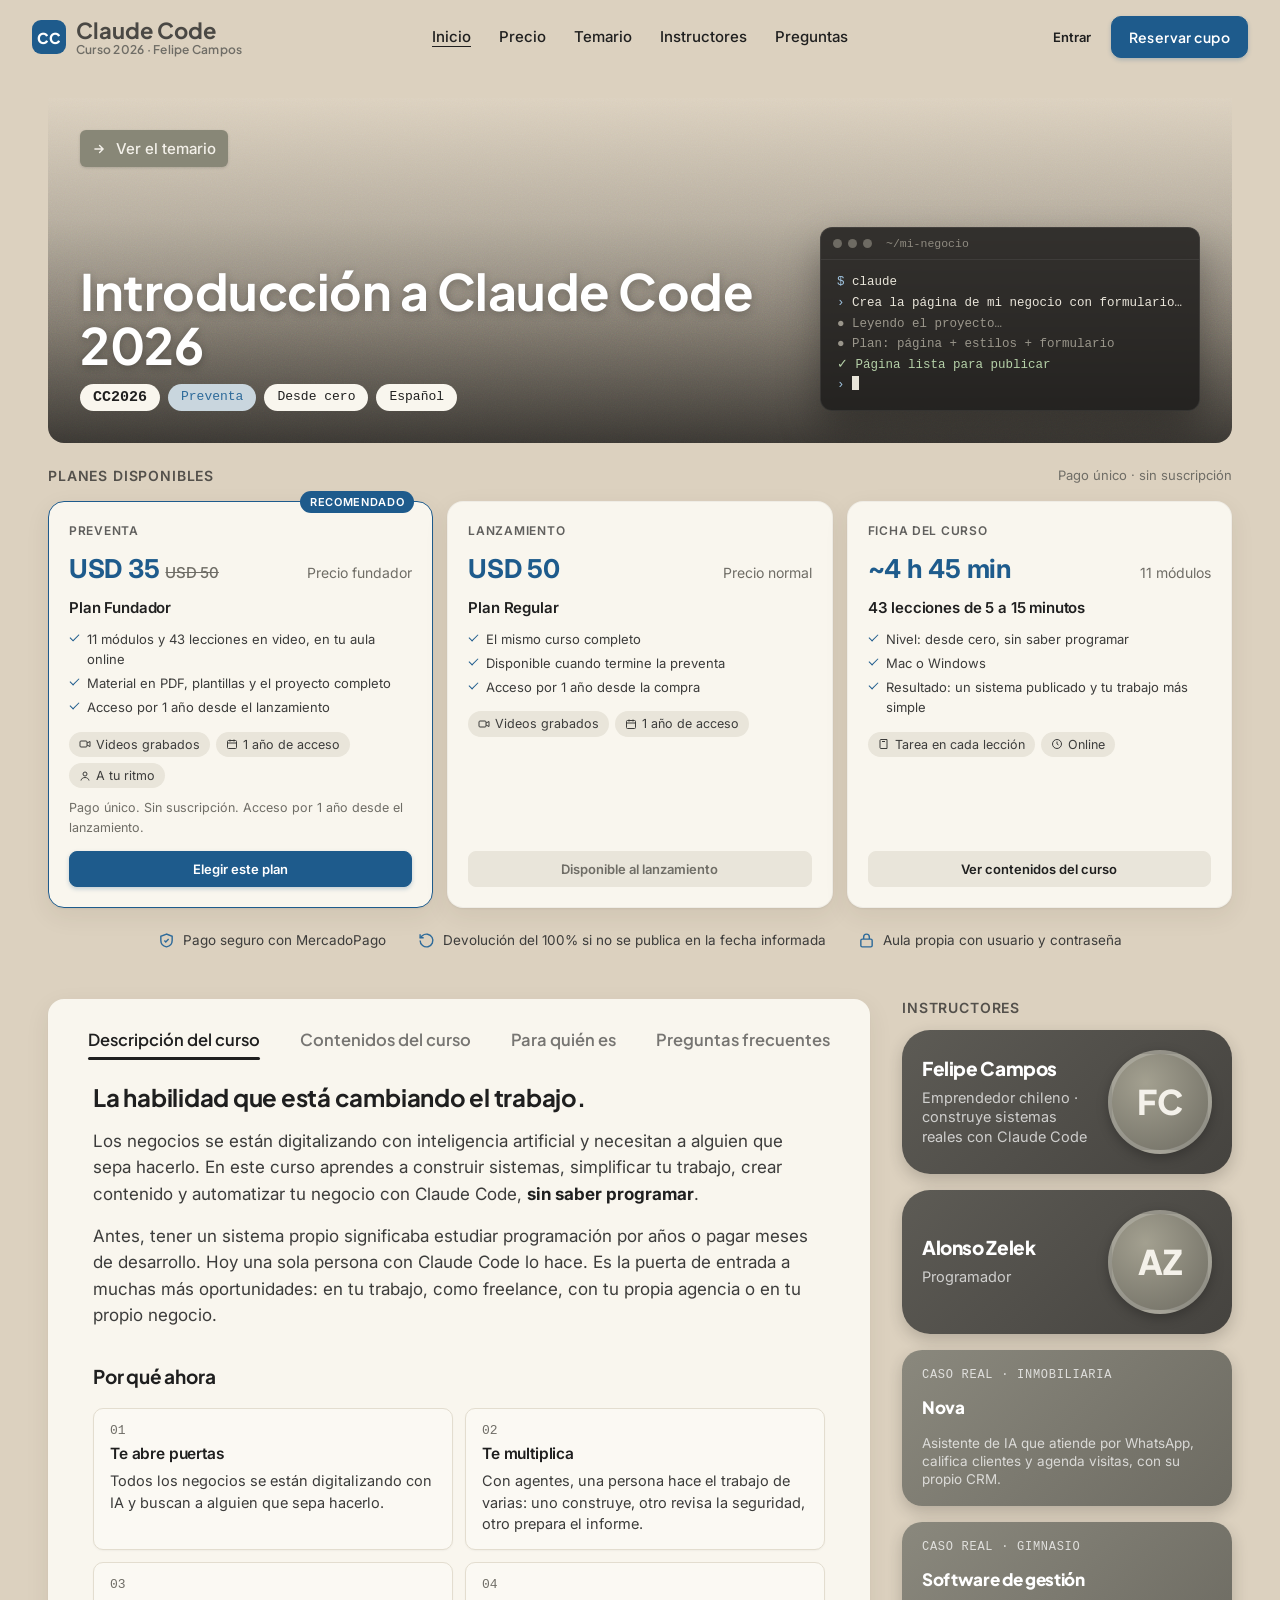
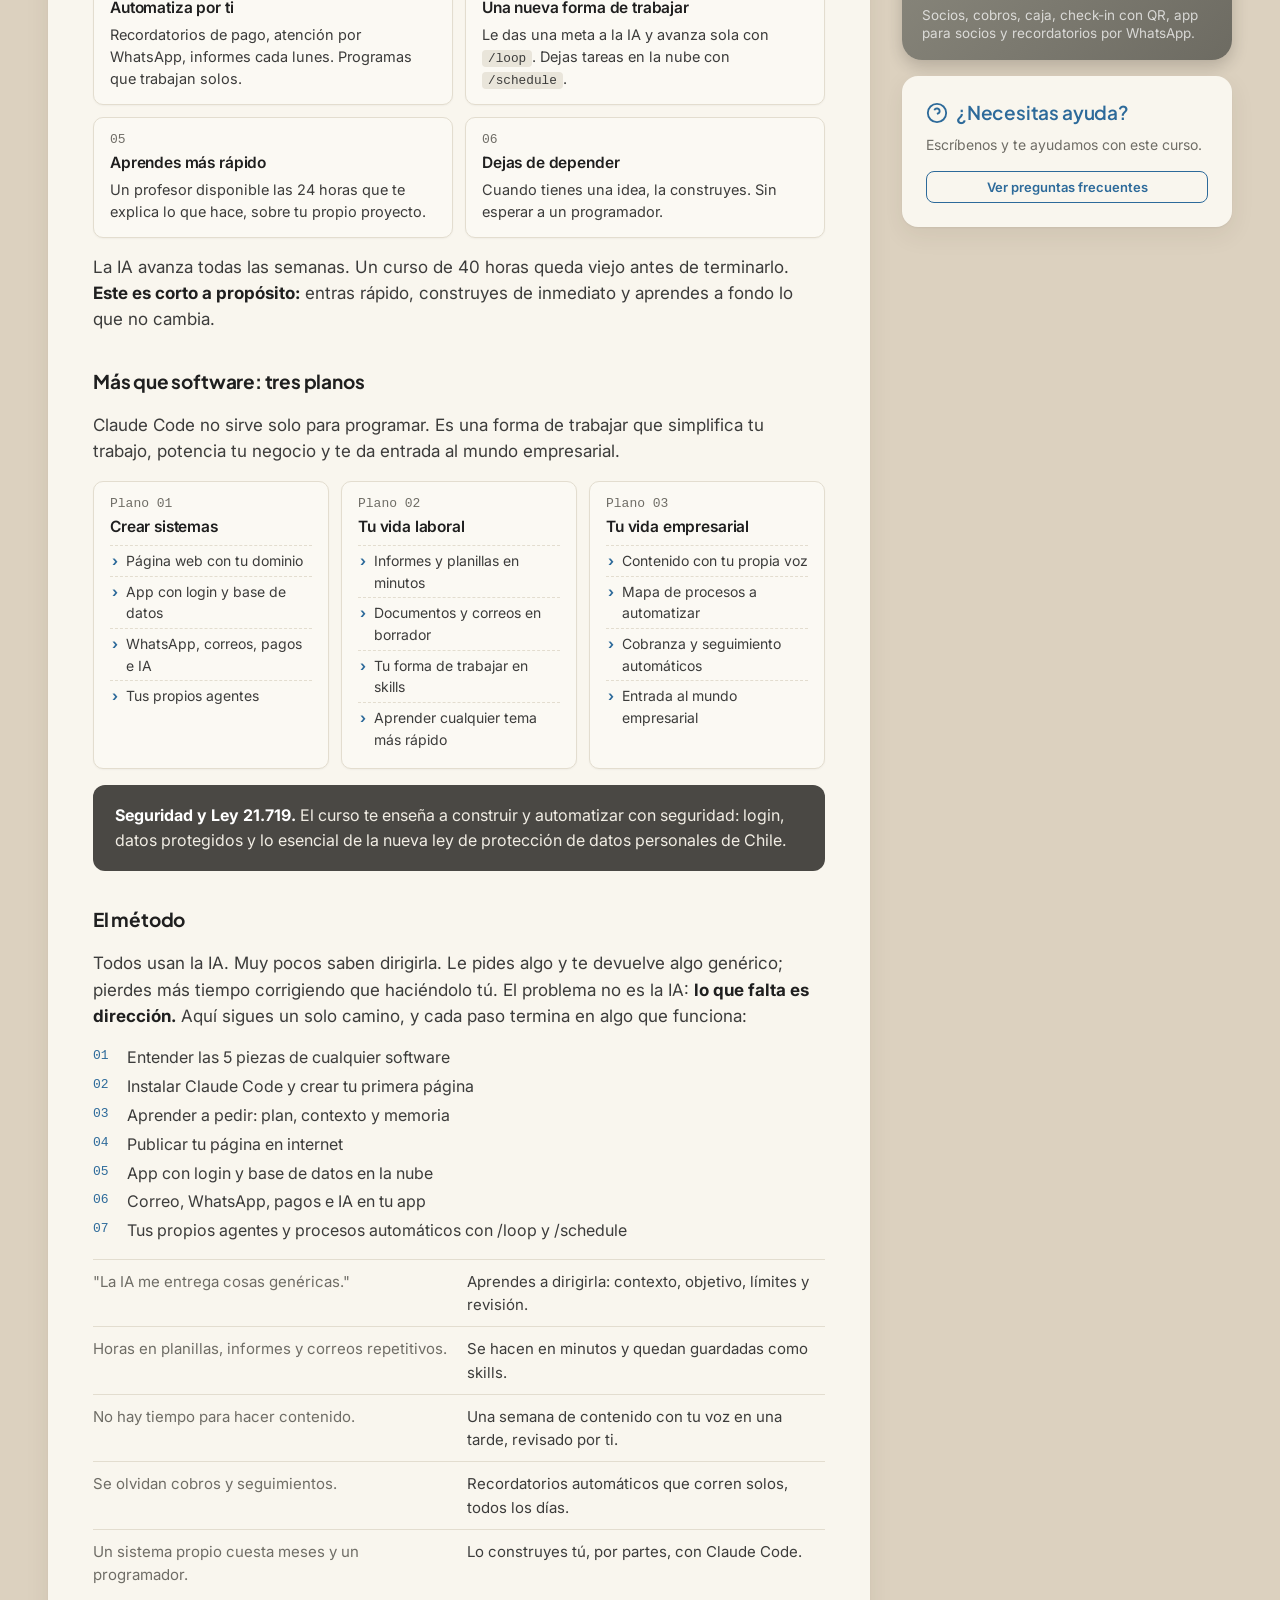
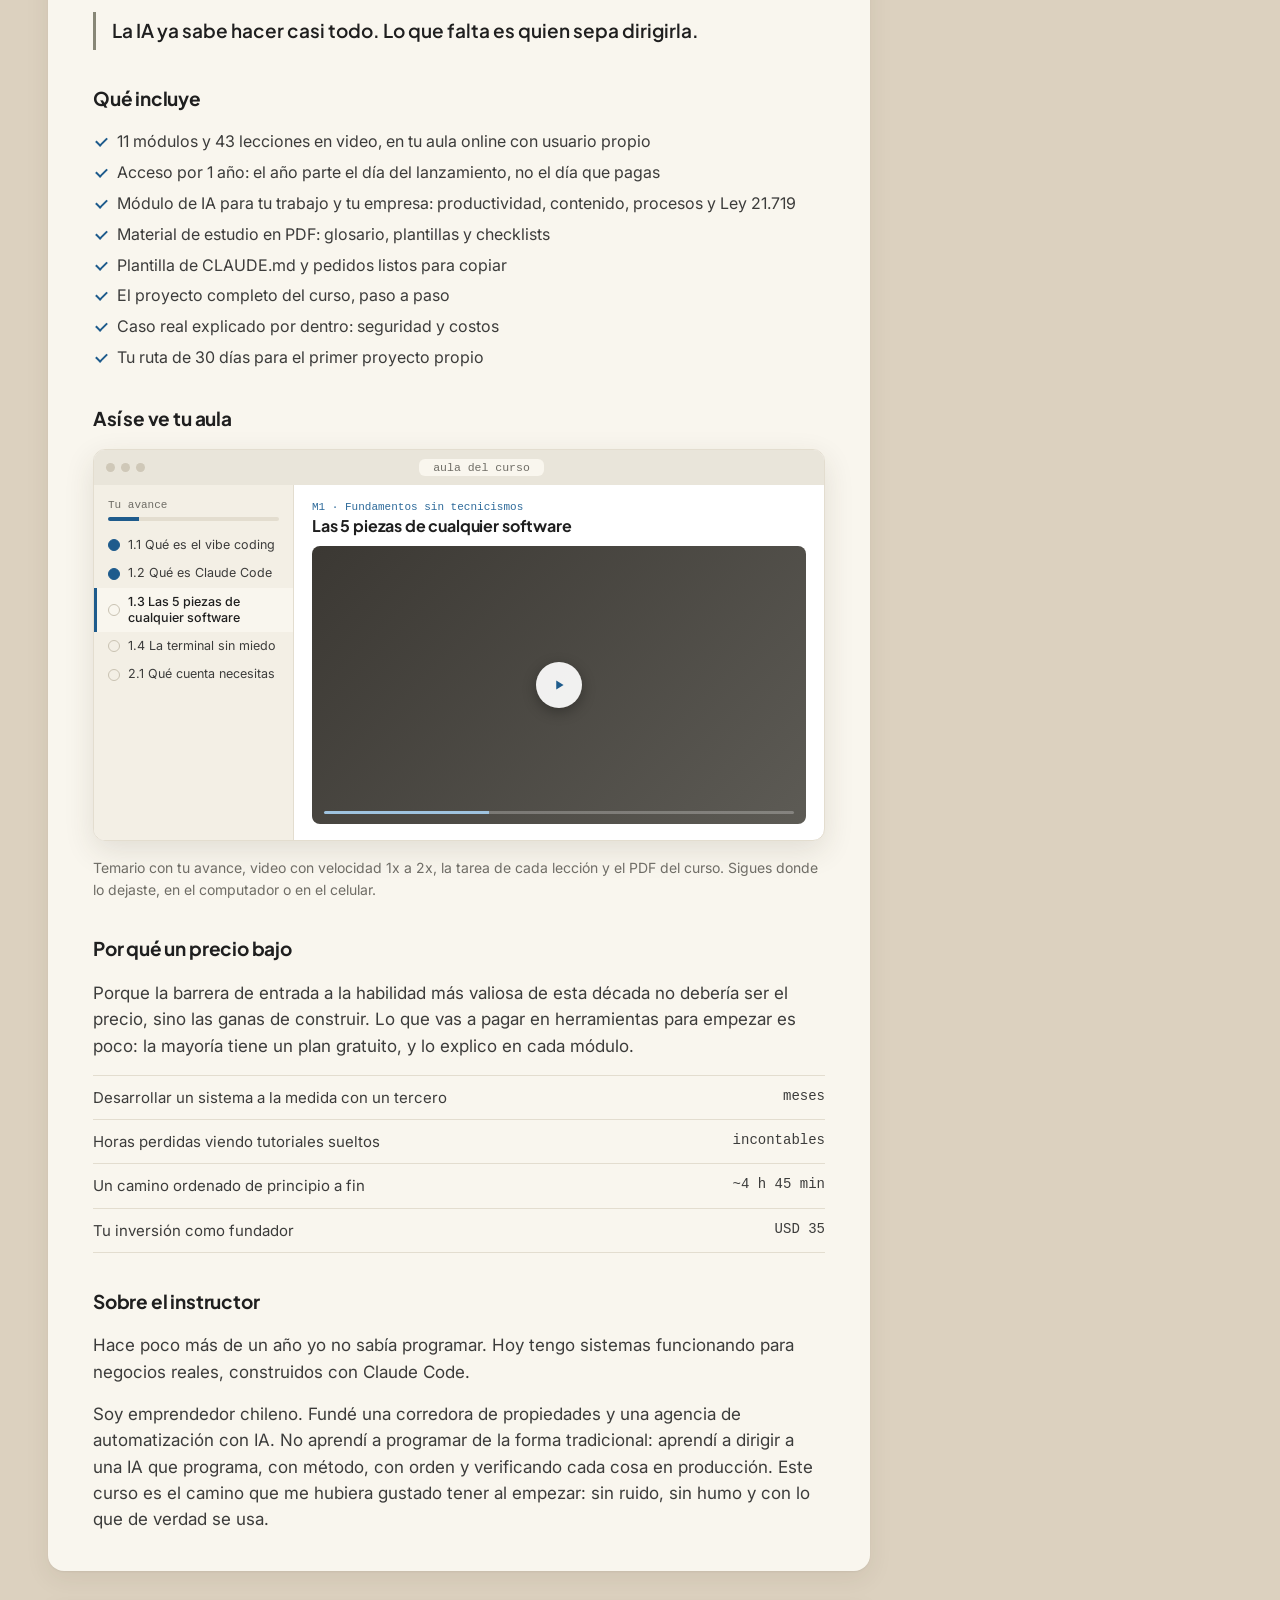
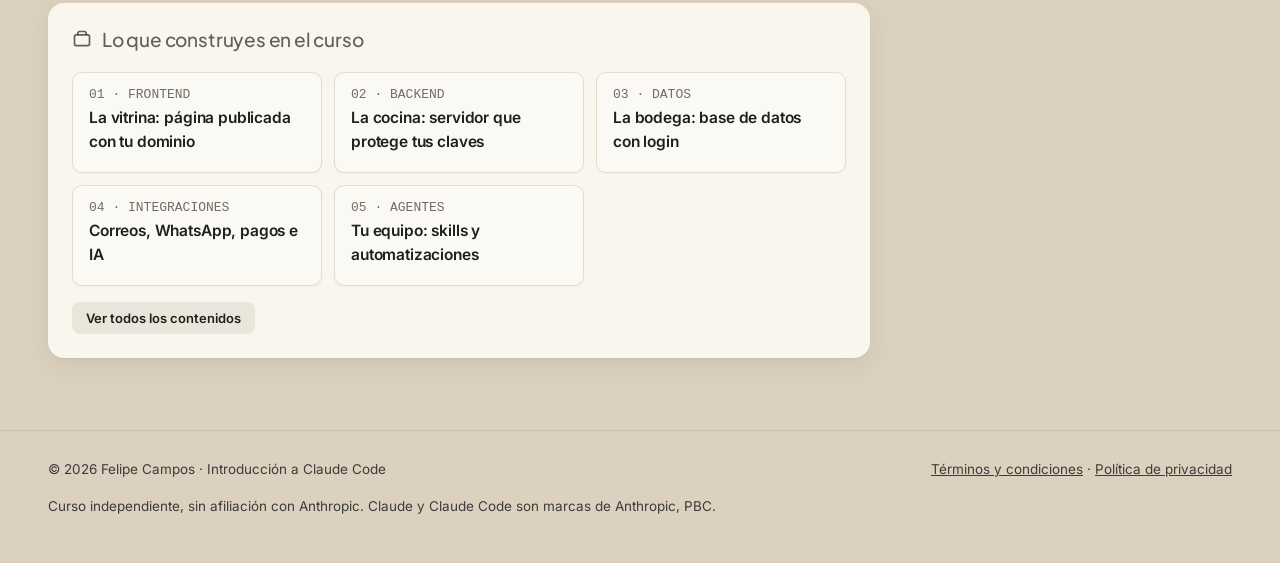
==== index.html @ d91c5fda "Vista previa landing curso (borrador, no indexar) Co-Authored-By: Claude Opus 5.5 <noreply@anthropic" ====
<!doctype html>
<html lang="es">
<head>
<meta charset="utf-8">
<meta name="viewport" content="width=device-width, initial-scale=1">
<meta name="robots" content="noindex, nofollow">
<title>Introducción a Claude Code 2026 — Felipe Campos</title>
<meta name="description" content="Aprende la habilidad que está cambiando el trabajo: construir sistemas, simplificar tu trabajo, crear contenido y automatizar tu negocio con Claude Code, sin saber programar. Preventa con precio fundador.">
<link rel="preconnect" href="https://fonts.googleapis.com">
<link rel="preconnect" href="https://fonts.gstatic.com" crossorigin>
<link href="https://fonts.googleapis.com/css2?family=Inter:wght@400;500;600;700&family=Plus+Jakarta+Sans:wght@500;600;700;800&display=swap" rel="stylesheet">
<style>
  :root {
    --fondo: #dcd1bf;        /* beige pastel de la página */
    --tarjeta: #f9f6ee;      /* crema de las tarjetas */
    --chip: #e9e5da;
    --linea: #e3ddcf;
    --texto: #1f1f1f;
    --texto-2: #3c3c3b;
    --gris: #6f6d66;
    --azul: #1e5b8c;         /* botones */
    --azul-hover: #174a73;
    --azul-claro: #c9d6de;
    --azul-texto: #2d6a9a;
    --plomo: #888777;
    --plomo-oscuro: #4a4844;
    --display: "Plus Jakarta Sans", system-ui, sans-serif;
    --sans: "Inter", system-ui, sans-serif;
    --mono: ui-monospace, "SF Mono", Menlo, Consolas, monospace;
    --sombra: 0 1px 2px rgba(0,0,0,.05), 0 8px 24px rgba(60,50,30,.08);
  }
  * { box-sizing: border-box; margin: 0; padding: 0; }
  [hidden] { display: none !important; }
  html { scroll-behavior: smooth; }
  body { background: var(--fondo); color: var(--texto); font-family: var(--sans); font-size: 16px; line-height: 1.55; -webkit-font-smoothing: antialiased; overflow-x: hidden; }
  a { color: inherit; }
  h1, h2, h3, h4 { font-family: var(--display); letter-spacing: -.01em; }
  .contenedor { max-width: 1232px; margin: 0 auto; padding: 0 24px; }

  /* ---------- botones ---------- */
  .btn { display: inline-flex; align-items: center; justify-content: center; gap: 8px; background: var(--azul); color: #fff; font: 600 14px var(--sans); padding: 10px 18px; border: 1px solid var(--azul); border-radius: 8px; text-decoration: none; cursor: pointer; box-shadow: 0 2px 4px rgba(30,91,140,.25); transition: background .2s, color .2s; }
  .btn:hover { background: var(--azul-hover); border-color: var(--azul-hover); }
  .btn:focus-visible, .tab:focus-visible, summary:focus-visible { outline: 2px solid var(--azul); outline-offset: 2px; }
  .btn-borde { background: transparent; color: var(--azul-texto); border-color: var(--azul-texto); box-shadow: none; }
  .btn-borde:hover { background: var(--azul-texto); color: #fff; }
  .btn-plomo { background: var(--chip); color: var(--texto); border-color: var(--chip); box-shadow: none; }
  .btn-plomo:hover { background: #ddd8ca; border-color: #ddd8ca; }
  .btn[aria-disabled="true"] { background: var(--chip); border-color: var(--chip); color: var(--gris); box-shadow: none; cursor: default; }

  /* ---------- barra ---------- */
  .barra .contenedor { max-width: 1440px; padding: 16px 32px; display: grid; grid-template-columns: 1fr auto 1fr; align-items: center; }
  .marca { text-decoration: none; font-family: var(--display); font-weight: 700; font-size: 22px; line-height: 1; color: var(--plomo-oscuro); display: inline-flex; align-items: center; gap: 10px; }
  .marca .logo { width: 34px; height: 34px; border-radius: 9px; background: var(--azul); color: #fff; display: grid; place-items: center; font: 800 15px var(--display); }
  .marca small { display: block; font-size: 12px; font-weight: 600; color: var(--gris); letter-spacing: .02em; margin-top: 3px; }
  .barra nav.centro { display: flex; gap: 28px; font-size: 15px; font-weight: 500; }
  .barra nav.centro a { text-decoration: none; }
  .barra nav.centro a:hover, .barra nav.centro a.activo { text-decoration: underline; text-underline-offset: 4px; }
  .barra .der { display: flex; gap: 20px; align-items: center; justify-content: flex-end; }
  .barra .entrar { font-size: 13px; font-weight: 600; text-decoration: none; }
  .barra .entrar:hover { text-decoration: underline; }
  .barra .btn { font: 600 14px var(--display); padding: 11px 17px; border-radius: 10px; letter-spacing: .03em; }

  /* ---------- portada ---------- */
  .portada { margin-top: 24px; border-radius: 0 0 16px 16px; min-height: 280px; padding: 32px; display: flex; flex-direction: column; justify-content: space-between; gap: 60px;
    background: linear-gradient(180deg, var(--fondo) 0%, #b7ae9f 35%, #827b70 65%, #3b3833 100%); color: #fff; }
  .volver { align-self: flex-start; display: inline-flex; align-items: center; gap: 10px; background: var(--plomo); color: #f4f1ea; text-decoration: none; font-size: 15px; font-weight: 500; padding: 7px 12px; border-radius: 6px; box-shadow: 0 1px 3px rgba(0,0,0,.15); }
  .volver:hover { background: #7a7969; }
  .portada h1 { font-size: clamp(30px, 4vw, 50px); font-weight: 700; line-height: 1.08; text-shadow: 0 2px 8px rgba(0,0,0,.25); }
  .insignias { display: flex; flex-wrap: wrap; gap: 8px; margin-top: 12px; }
  .insignia { font: 500 13px var(--mono); padding: 5px 13px; border-radius: 999px; background: #f9f6ee; color: var(--texto); }
  .insignia.codigo { font-size: 15px; font-weight: 700; }
  .insignia.azul { background: var(--azul-claro); color: var(--azul-texto); }

  /* ---------- planes ---------- */
  .planes-cab { display: flex; justify-content: space-between; align-items: center; margin: 22px 0 16px; }
  .rotulo { font: 600 14px var(--sans); letter-spacing: .06em; text-transform: uppercase; color: rgba(31,31,31,.72); }
  .planes-cab .nota { font-size: 13px; color: var(--gris); }
  .planes { display: grid; grid-template-columns: repeat(3, 1fr); gap: 14px; align-items: stretch; }
  .plan { background: var(--tarjeta); border-radius: 16px; padding: 20px; border: 1px solid rgba(0,0,0,.04); box-shadow: var(--sombra); display: flex; flex-direction: column; }
  .plan .tipo { font-size: 12px; font-weight: 600; letter-spacing: .06em; text-transform: uppercase; color: rgba(31,31,31,.7); }
  .plan .fila { display: flex; justify-content: space-between; align-items: baseline; gap: 10px; margin-top: 12px; }
  .plan .valor { font: 700 26px var(--sans); color: var(--azul); letter-spacing: -.01em; }
  .plan .valor s { font-size: 15px; font-weight: 500; color: var(--gris); margin-left: 6px; }
  .plan .detalle { font-size: 14px; color: var(--gris); }
  .plan h4 { font-family: var(--sans); font-size: 15px; font-weight: 600; margin: 12px 0 10px; }
  .plan ul { list-style: none; display: grid; gap: 4px; margin-bottom: 14px; }
  .plan li { position: relative; padding-left: 18px; font-size: 13px; color: var(--texto-2); }
  .plan li::before { content: ""; position: absolute; left: 1px; top: 5px; width: 8px; height: 4px; border-left: 1.6px solid var(--azul); border-bottom: 1.6px solid var(--azul); transform: rotate(-45deg); }
  .chips { display: flex; flex-wrap: wrap; gap: 6px; margin-bottom: 16px; }
  .chip { display: inline-flex; align-items: center; gap: 5px; font-size: 12.5px; padding: 3px 10px; border-radius: 999px; background: var(--chip); color: var(--texto-2); }
  .chip svg { width: 12px; height: 12px; }
  .plan .letra { font-size: 12.5px; color: var(--gris); margin: -6px 0 14px; }
  .plan .btn { width: 100%; margin-top: auto; padding: 9px 14px; font-size: 13px; }

  /* ---------- cuerpo ---------- */
  .cuerpo { display: grid; grid-template-columns: 1fr 330px; gap: 32px; margin-top: 48px; align-items: start; }
  .cuerpo > * { min-width: 0; }
  .caja { background: var(--tarjeta); border-radius: 16px; box-shadow: var(--sombra); }
  .tabs { display: flex; gap: 32px; padding: 22px 36px 0; overflow-x: auto; scrollbar-width: none; scroll-margin-top: 16px; }
  .tabs::-webkit-scrollbar { display: none; }
  .tab { background: none; border: 0; font: 600 16.5px var(--display); color: rgba(31,31,31,.6); padding: 8px 4px 10px; cursor: pointer; white-space: nowrap; position: relative; }
  .tab:hover { color: var(--texto); }
  .tab[aria-selected="true"] { color: var(--texto); }
  .tab[aria-selected="true"]::after { content: ""; position: absolute; left: 4px; right: 4px; bottom: 0; height: 3px; border-radius: 3px; background: var(--texto); }
  .panel { padding: 22px 45px 38px; font-size: 17px; color: var(--texto-2); }
  .panel > * + * { margin-top: 16px; }
  .panel h2 { font-size: 24px; font-weight: 700; color: var(--texto); line-height: 1.25; }
  .panel h3 { font-size: 19px; font-weight: 700; color: var(--texto); margin-top: 34px; scroll-margin-top: 16px; }
  .panel strong { color: var(--texto); }
  .mono { font-family: var(--mono); font-size: .88em; background: var(--chip); padding: 1px 6px; border-radius: 4px; }
  .rejilla { display: grid; grid-template-columns: repeat(2, 1fr); gap: 12px; }
  .rejilla.tres { grid-template-columns: repeat(3, 1fr); }
  .mini { border: 1px solid var(--linea); border-radius: 10px; padding: 14px 16px; background: #fbf9f3; box-shadow: 0 1px 2px rgba(0,0,0,.04); }
  .mini .k { font: 500 13px var(--mono); color: var(--gris); }
  .mini h4 { font-family: var(--sans); font-size: 15.5px; font-weight: 600; color: var(--texto); margin: 4px 0; }
  .mini p { font-size: 14.5px; line-height: 1.5; }
  .mini ul { list-style: none; margin-top: 6px; }
  .mini li { font-size: 14px; padding: 4px 0 4px 16px; position: relative; border-top: 1px dashed var(--linea); }
  .mini li::before { content: "›"; position: absolute; left: 2px; color: var(--azul-texto); font-weight: 700; }
  .lista { list-style: none; display: grid; gap: 6px; }
  .lista li { position: relative; padding-left: 24px; font-size: 16px; }
  .lista li::before { content: ""; position: absolute; left: 3px; top: 8px; width: 9px; height: 5px; border-left: 2px solid var(--azul); border-bottom: 2px solid var(--azul); transform: rotate(-45deg); }
  .lista.no li::before { content: "×"; border: 0; transform: none; top: -1px; left: 4px; color: var(--gris); font-weight: 600; width: auto; height: auto; }
  ol.pasos { list-style: none; counter-reset: p; display: grid; gap: 4px; }
  ol.pasos li { counter-increment: p; display: grid; grid-template-columns: 34px 1fr; font-size: 16px; }
  ol.pasos li::before { content: counter(p, decimal-leading-zero); font: 500 13px var(--mono); color: var(--azul-texto); padding-top: 3px; }
  .destacado { background: var(--plomo-oscuro); color: #f1ede4; border-radius: 12px; padding: 18px 22px; font-size: 16px; }
  .destacado b { color: #fff; }
  .cita { border-left: 3px solid var(--plomo); padding: 4px 0 4px 16px; font-family: var(--display); font-weight: 600; font-size: 19px; color: var(--texto); }
  .tabla { border-top: 1px solid var(--linea); }
  .tabla div { display: flex; justify-content: space-between; gap: 16px; padding: 10px 0; border-bottom: 1px solid var(--linea); font-size: 15px; }
  .tabla div span:last-child { font-family: var(--mono); font-size: 14px; white-space: nowrap; }
  .dolor { display: grid; grid-template-columns: 1fr 1fr; gap: 16px; padding: 10px 0; border-top: 1px solid var(--linea); font-size: 15px; }
  .dolor p:first-child { color: var(--gris); }

  /* temario y preguntas */
  .acordeon details { border-bottom: 1px solid var(--linea); }
  .acordeon details:first-child { border-top: 1px solid var(--linea); }
  .acordeon summary { list-style: none; cursor: pointer; display: grid; grid-template-columns: 52px 1fr auto 22px; gap: 12px; align-items: baseline; padding: 15px 2px; }
  .acordeon summary::-webkit-details-marker { display: none; }
  .acordeon summary .m { font: 600 13px var(--mono); color: var(--azul-texto); }
  .acordeon summary .t { font: 600 16.5px var(--display); color: var(--texto); }
  .acordeon summary .d { font: 13px var(--mono); color: var(--gris); }
  .acordeon summary .mas { font-size: 18px; color: var(--gris); text-align: right; transition: transform .25s; }
  .acordeon details[open] summary .mas { transform: rotate(45deg); }
  .acordeon ul { list-style: none; padding: 0 2px 14px 64px; }
  .acordeon li { display: flex; justify-content: space-between; gap: 16px; padding: 6px 0; font-size: 15px; border-top: 1px dashed var(--linea); }
  .acordeon li span { font: 12.5px var(--mono); color: var(--gris); white-space: nowrap; }
  .acordeon.faq summary { grid-template-columns: 1fr 22px; }
  .acordeon.faq details p { padding: 0 2px 16px; font-size: 16px; }

  /* lateral */
  .lateral { display: grid; gap: 16px; }
  .lateral .rotulo { margin: 0 0 -2px; }
  .persona { background: linear-gradient(135deg, #5d5b55, #45433f); color: #fff; border-radius: 28px; padding: 20px; display: grid; grid-template-columns: 1fr 104px; gap: 12px; align-items: center; box-shadow: 0 6px 16px rgba(40,38,34,.22); text-decoration: none; }
  .persona h4 { font-size: 19px; font-weight: 800; letter-spacing: -.02em; line-height: 1.15; }
  .persona p { font-size: 14.5px; color: rgba(255,255,255,.72); margin-top: 8px; line-height: 1.35; }
  .avatar { width: 104px; height: 104px; border-radius: 50%; border: 4px solid rgba(255,255,255,.18); background: radial-gradient(circle at 35% 30%, #a3a090, #6e6c62); display: grid; place-items: center; font: 800 34px var(--display); color: #f4f1ea; box-shadow: 0 4px 12px rgba(0,0,0,.25); }
  .persona.caso { border-radius: 20px; grid-template-columns: 1fr; padding: 18px 20px; background: linear-gradient(135deg, #8a887d, #6d6b62); }
  .persona.caso .k { font: 500 12px var(--mono); color: rgba(255,255,255,.75); text-transform: uppercase; letter-spacing: .06em; }
  .persona.caso h4 { margin-top: 4px; font-size: 17px; }
  .persona.caso p { margin-top: 4px; font-size: 13.5px; }
  .ayuda { padding: 22px 24px 24px; }
  .ayuda h3 { display: flex; align-items: center; gap: 8px; font-size: 19px; font-weight: 600; color: var(--azul-texto); }
  .ayuda p { font-size: 14px; color: var(--gris); margin: 6px 0 16px; }
  .ayuda .btn { width: 100%; font-size: 13px; padding: 7px 12px; }

  /* lo que construyes (como "cursos relacionados") */
  .construyes { padding: 22px 24px 24px; margin-top: 32px; }
  .construyes h3 { display: flex; align-items: center; gap: 10px; font-size: 19px; font-weight: 500; color: rgba(31,31,31,.7); margin-bottom: 18px; }
  .construyes .rejilla { grid-template-columns: repeat(auto-fill, minmax(240px, 1fr)); }
  .construyes .acciones { margin-top: 16px; }
  .construyes .btn { font-size: 13px; padding: 7px 13px; }

  /* ---------- pie ---------- */
  footer { margin-top: 72px; padding: 28px 0 44px; border-top: 1px solid rgba(0,0,0,.08); font-size: 13.5px; color: var(--texto-2); }
  footer .contenedor { display: flex; justify-content: space-between; gap: 16px 30px; flex-wrap: wrap; }

  /* aviso cuando aún no hay link de pago */
  .aviso { position: fixed; left: 50%; bottom: 28px; transform: translate(-50%, 20px); opacity: 0; pointer-events: none; background: var(--plomo-oscuro); color: #fff; padding: 13px 20px; font-size: 15px; border-radius: 10px; transition: opacity .3s, transform .3s; z-index: 200; max-width: calc(100% - 32px); }
  .aviso.ver { opacity: 1; transform: translate(-50%, 0); }

  /* compra */
  .compra { margin: auto; border: 0; padding: 0; width: min(460px, calc(100% - 32px)); background: var(--tarjeta); color: var(--texto); border-radius: 16px; box-shadow: 0 30px 80px rgba(0,0,0,.35); }
  .compra::backdrop { background: rgba(40,38,34,.55); }
  .compra form { padding: 30px 28px 28px; position: relative; display: grid; gap: 14px; }
  .compra h3 { font-size: 28px; font-weight: 700; line-height: 1.1; }
  .compra .tipo { font-size: 12px; font-weight: 600; letter-spacing: .06em; text-transform: uppercase; color: var(--azul-texto); }
  .compra .bajada { color: var(--texto-2); font-size: 15px; }
  .compra label { display: grid; gap: 6px; font-size: 14px; color: var(--texto-2); }
  .compra input:not([type=checkbox]) { font: 16px var(--sans); padding: 11px 12px; border: 1px solid #d8d1c1; background: #fff; color: var(--texto); border-radius: 8px; }
  .compra input:focus { outline: 2px solid var(--azul); outline-offset: 1px; }
  .compra .check { grid-template-columns: 18px 1fr; gap: 10px; align-items: start; font-size: 13.5px; line-height: 1.45; }
  .compra .check input { margin-top: 3px; accent-color: var(--azul); }
  .compra .trampa { position: absolute; left: -9999px; }
  .compra .msg { min-height: 20px; font-size: 14px; color: #9a3412; }
  .compra .btn { width: 100%; padding: 12px; font-size: 15px; }
  .compra .cerrar { position: absolute; top: 10px; right: 14px; background: none; border: 0; font-size: 28px; cursor: pointer; color: var(--gris); }

  /* ---------- portada: grano + terminal ---------- */
  .portada { position: relative; overflow: hidden; }
  .portada::after { content: ""; position: absolute; inset: 0; pointer-events: none; opacity: .14; mix-blend-mode: overlay;
    background-image: url("data:image/svg+xml,%3Csvg xmlns='http://www.w3.org/2000/svg' width='160' height='160'%3E%3Cfilter id='n'%3E%3CfeTurbulence type='fractalNoise' baseFrequency='.85' numOctaves='3' stitchTiles='stitch'/%3E%3C/filter%3E%3Crect width='100%25' height='100%25' filter='url(%23n)'/%3E%3C/svg%3E"); }
  .portada > * { position: relative; z-index: 1; }
  .portada .abajo { display: flex; justify-content: space-between; align-items: flex-end; gap: 32px; }
  .terminal { flex: none; width: 380px; background: rgba(30,29,27,.86); border: 1px solid rgba(255,255,255,.08); border-radius: 12px; box-shadow: 0 18px 40px rgba(0,0,0,.35); backdrop-filter: blur(6px); }
  .terminal .tb { display: flex; align-items: center; gap: 6px; padding: 9px 12px; border-bottom: 1px solid rgba(255,255,255,.07); font: 11.5px var(--mono); color: #8f8b80; }
  .terminal .tb i { width: 9px; height: 9px; border-radius: 50%; background: #6e6b63; }
  .terminal .tb span { margin-left: 8px; }
  .terminal .tx { padding: 12px 16px 14px; font: 12.5px/1.65 var(--mono); color: #e9e5da; }
  .terminal .tx div { opacity: 0; animation: linea .01s forwards; animation-delay: var(--t); white-space: nowrap; overflow: hidden; text-overflow: ellipsis; }
  .terminal .ps { color: #9fc3df; }
  .terminal .gr { color: #9a968b; }
  .terminal .ok { color: #b5d0a8; }
  .terminal .cursor { display: inline-block; width: 7px; height: 14px; background: #e9e5da; vertical-align: -2px; animation: parpadeo 1s steps(1) infinite; }
  @keyframes linea { to { opacity: 1; } }
  @keyframes parpadeo { 50% { opacity: 0; } }

  /* ---------- plan destacado + confianza ---------- */
  .plan { position: relative; transition: transform .25s, box-shadow .25s; }
  .plan:hover { transform: translateY(-3px); box-shadow: 0 2px 4px rgba(0,0,0,.05), 0 18px 38px rgba(60,50,30,.14); }
  .plan.destacada { border: 1.5px solid var(--azul); }
  .plan .sello { position: absolute; top: -11px; right: 18px; background: var(--azul); color: #fff; font: 600 11px var(--sans); letter-spacing: .06em; text-transform: uppercase; padding: 4px 10px; border-radius: 999px; }
  .confianza { display: flex; flex-wrap: wrap; justify-content: center; gap: 10px 32px; margin-top: 22px; font-size: 13.5px; color: var(--texto-2); }
  .confianza span { display: inline-flex; align-items: center; gap: 8px; }
  .confianza svg { width: 17px; height: 17px; color: var(--azul-texto); flex: none; }

  /* ---------- vista previa del aula ---------- */
  .vista { border-radius: 12px; overflow: hidden; border: 1px solid var(--linea); box-shadow: 0 10px 30px rgba(60,50,30,.12); background: #fff; }
  .vista .tb { display: flex; gap: 6px; align-items: center; padding: 9px 12px; background: var(--chip); font: 11.5px var(--mono); color: var(--gris); }
  .vista .tb i { width: 9px; height: 9px; border-radius: 50%; background: #cfc8b8; }
  .vista .tb span { margin: 0 auto; background: var(--tarjeta); padding: 2px 14px; border-radius: 6px; }
  .vista .in { display: grid; grid-template-columns: 200px 1fr; min-height: 250px; }
  .vista aside { background: #f3efe5; border-right: 1px solid var(--linea); padding: 14px 0; font-size: 12.5px; }
  .vista aside .av { padding: 0 14px 10px; font: 11px var(--mono); color: var(--gris); }
  .vista aside .av b { display: block; height: 4px; margin-top: 6px; border-radius: 4px; background: linear-gradient(90deg, var(--azul) 18%, var(--linea) 18%); }
  .vista aside p { padding: 6px 14px; display: flex; gap: 8px; align-items: center; color: var(--texto-2); line-height: 1.3; }
  .vista aside p::before { content: ""; width: 10px; height: 10px; border-radius: 50%; border: 1.5px solid #c9c2b2; flex: none; }
  .vista aside p.hecha::before { background: var(--azul); border-color: var(--azul); }
  .vista aside p.actual { background: var(--tarjeta); box-shadow: inset 3px 0 0 var(--azul); color: var(--texto); font-weight: 500; }
  .vista .centro { padding: 16px 18px; }
  .vista .centro .k { font: 11px var(--mono); color: var(--azul-texto); }
  .vista .centro h4 { font: 700 16px var(--display); color: var(--texto); margin: 2px 0 10px; }
  .vista .video { aspect-ratio: 16 / 9; border-radius: 8px; background: linear-gradient(135deg, #3b3833, #5d5b55); display: grid; place-items: center; position: relative; }
  .vista .video::before { content: ""; width: 46px; height: 46px; border-radius: 50%; background: rgba(255,255,255,.92) url("data:image/svg+xml,%3Csvg xmlns='http://www.w3.org/2000/svg' viewBox='0 0 24 24'%3E%3Cpath d='M9 7v10l8-5z' fill='%231e5b8c'/%3E%3C/svg%3E") center/22px no-repeat; box-shadow: 0 4px 14px rgba(0,0,0,.3); }
  .vista .video::after { content: ""; position: absolute; left: 12px; right: 12px; bottom: 10px; height: 3px; border-radius: 3px; background: linear-gradient(90deg, #9fc3df 35%, rgba(255,255,255,.25) 35%); }
  .vista-nota { font-size: 14px; color: var(--gris); }

  /* ---------- barra de compra en celular ---------- */
  .cta-movil { display: none; }

  /* ---------- entrada al cargar ---------- */
  .entra { animation: entra .7s cubic-bezier(.2,.7,.2,1) both; animation-delay: var(--d, 0s); }
  @keyframes entra { from { opacity: 0; transform: translateY(14px); } }
  @media (prefers-reduced-motion: reduce) {
    .entra, .terminal .tx div { animation: none; opacity: 1; }
    .terminal .cursor { animation: none; }
    .plan:hover { transform: none; }
  }

  /* ---------- responsive ---------- */
  @media (max-width: 1080px) {
    .planes { grid-template-columns: 1fr 1fr; }
    .cuerpo { grid-template-columns: 1fr; }
    .lateral { grid-template-columns: 1fr 1fr; }
    .lateral .rotulo { grid-column: 1 / -1; }
    .barra nav.centro { display: none; }
    .terminal { display: none; }
    .barra .contenedor { grid-template-columns: 1fr auto; padding: 14px 24px; }
  }
  @media (max-width: 720px) {
    .contenedor { padding: 0 16px; }
    .barra .contenedor { padding: 12px 16px; }
    .marca { font-size: 18px; }
    .marca small { display: none; }
    .marca .logo { width: 30px; height: 30px; font-size: 13px; }
    .barra .der { gap: 14px; }
    .barra .btn { padding: 9px 12px; font-size: 13px; }
    .portada { padding: 22px 18px; min-height: 240px; gap: 48px; margin-top: 8px; }
    .planes, .lateral, .rejilla, .rejilla.tres { grid-template-columns: 1fr; }
    .planes-cab .nota { display: none; }
    .cuerpo { margin-top: 36px; }
    .tabs { padding: 16px 18px 0; gap: 18px; }
    .tab { font-size: 15px; }
    .panel { padding: 18px 20px 28px; font-size: 16px; }
    .panel h2 { font-size: 21px; }
    .dolor { grid-template-columns: 1fr; gap: 4px; }
    .acordeon summary { grid-template-columns: 40px 1fr 20px; }
    .acordeon summary .d { display: none; }
    .acordeon ul { padding-left: 2px; }
    .persona { grid-template-columns: 1fr 84px; }
    .avatar { width: 84px; height: 84px; font-size: 28px; }
    .construyes { padding: 20px 18px; }
    .confianza { justify-content: flex-start; flex-direction: column; gap: 8px; }
    .vista .in { grid-template-columns: 1fr; }
    .vista aside { display: none; }
    body { padding-bottom: 76px; }
    .cta-movil { display: flex; position: fixed; left: 0; right: 0; bottom: 0; z-index: 100; align-items: center; justify-content: space-between; gap: 12px;
      padding: 12px 16px calc(12px + env(safe-area-inset-bottom)); background: rgba(249,246,238,.96); backdrop-filter: blur(8px); border-top: 1px solid var(--linea);
      box-shadow: 0 -6px 20px rgba(60,50,30,.1); transform: translateY(110%); transition: transform .3s; }
    .cta-movil.ver { transform: none; }
    .cta-movil b { display: block; font: 700 18px var(--sans); color: var(--azul); }
    .cta-movil small { font-size: 12px; color: var(--gris); }
    .cta-movil .btn { padding: 10px 16px; }
  }
</style>
</head>
<body>

<header class="barra">
  <div class="contenedor">
    <a href="#" class="marca"><span class="logo" aria-hidden="true">CC</span><span>Claude Code<small>Curso 2026 · Felipe Campos</small></span></a>
    <nav class="centro" aria-label="Secciones">
      <a href="#" class="activo">Inicio</a>
      <a href="#precio">Precio</a>
      <a href="#temario">Temario</a>
      <a href="#instructor">Instructores</a>
      <a href="#faq">Preguntas</a>
    </nav>
    <div class="der">
      <a href="entrar.html" class="entrar">Entrar</a>
      <a href="#precio" class="btn">Reservar cupo</a>
    </div>
  </div>
</header>

<main class="contenedor">

  <!-- PORTADA -->
  <div class="portada entra">
    <a href="#temario" class="volver"><svg width="14" height="14" viewBox="0 0 24 24" fill="none" stroke="currentColor" stroke-width="2.4" stroke-linecap="round" aria-hidden="true"><path d="M5 12h14M13 6l6 6-6 6"/></svg>Ver el temario</a>
    <div class="abajo">
      <div>
        <h1>Introducción a Claude Code 2026</h1>
        <div class="insignias">
          <span class="insignia codigo">CC2026</span>
          <span class="insignia azul">Preventa</span>
          <span class="insignia">Desde cero</span>
          <span class="insignia">Español</span>
        </div>
      </div>
      <div class="terminal" aria-hidden="true">
        <div class="tb"><i></i><i></i><i></i><span>~/mi-negocio</span></div>
        <div class="tx">
          <div style="--t:.5s"><span class="ps">$</span> claude</div>
          <div style="--t:1.2s"><span class="ps">›</span> Crea la página de mi negocio con formulario de contacto</div>
          <div style="--t:2s" class="gr">● Leyendo el proyecto…</div>
          <div style="--t:2.6s" class="gr">● Plan: página + estilos + formulario</div>
          <div style="--t:3.3s" class="ok">✓ Página lista para publicar</div>
          <div style="--t:3.8s"><span class="ps">›</span> <span class="cursor"></span></div>
        </div>
      </div>
    </div>
  </div>

  <!-- PLANES -->
  <section id="precio" aria-labelledby="planes-titulo">
    <div class="planes-cab entra" style="--d:.1s">
      <h2 class="rotulo" id="planes-titulo">Planes disponibles</h2>
      <span class="nota">Pago único · sin suscripción</span>
    </div>
    <div class="planes">
      <article class="plan destacada entra" style="--d:.15s">
        <span class="sello">Recomendado</span>
        <div class="tipo">Preventa</div>
        <div class="fila"><span class="valor">USD 35<s>USD 50</s></span><span class="detalle">Precio fundador</span></div>
        <h4>Plan Fundador</h4>
        <ul>
          <li>11 módulos y 43 lecciones en video, en tu aula online</li>
          <li>Material en PDF, plantillas y el proyecto completo</li>
          <li>Acceso por 1 año desde el lanzamiento</li>
        </ul>
        <div class="chips">
          <span class="chip"><svg viewBox="0 0 24 24" fill="none" stroke="currentColor" stroke-width="2" aria-hidden="true"><rect x="2" y="6" width="14" height="12" rx="2"/><path d="m16 10 6-3v10l-6-3"/></svg>Videos grabados</span>
          <span class="chip"><svg viewBox="0 0 24 24" fill="none" stroke="currentColor" stroke-width="2" aria-hidden="true"><rect x="3" y="5" width="18" height="16" rx="2"/><path d="M3 10h18M8 3v4M16 3v4"/></svg>1 año de acceso</span>
          <span class="chip"><svg viewBox="0 0 24 24" fill="none" stroke="currentColor" stroke-width="2" aria-hidden="true"><circle cx="12" cy="8" r="4"/><path d="M4 21c1-4 4-6 8-6s7 2 8 6"/></svg>A tu ritmo</span>
        </div>
        <p class="letra">Pago único. Sin suscripción. Acceso por 1 año desde el lanzamiento.</p>
        <a href="#" class="btn js-pago">Elegir este plan</a>
      </article>

      <article class="plan entra" style="--d:.22s">
        <div class="tipo">Lanzamiento</div>
        <div class="fila"><span class="valor">USD 50</span><span class="detalle">Precio normal</span></div>
        <h4>Plan Regular</h4>
        <ul>
          <li>El mismo curso completo</li>
          <li>Disponible cuando termine la preventa</li>
          <li>Acceso por 1 año desde la compra</li>
        </ul>
        <div class="chips">
          <span class="chip"><svg viewBox="0 0 24 24" fill="none" stroke="currentColor" stroke-width="2" aria-hidden="true"><rect x="2" y="6" width="14" height="12" rx="2"/><path d="m16 10 6-3v10l-6-3"/></svg>Videos grabados</span>
          <span class="chip"><svg viewBox="0 0 24 24" fill="none" stroke="currentColor" stroke-width="2" aria-hidden="true"><rect x="3" y="5" width="18" height="16" rx="2"/><path d="M3 10h18M8 3v4M16 3v4"/></svg>1 año de acceso</span>
        </div>
        <span class="btn" aria-disabled="true">Disponible al lanzamiento</span>
      </article>

      <article class="plan entra" style="--d:.29s">
        <div class="tipo">Ficha del curso</div>
        <div class="fila"><span class="valor">~4 h 45 min</span><span class="detalle">11 módulos</span></div>
        <h4>43 lecciones de 5 a 15 minutos</h4>
        <ul>
          <li>Nivel: desde cero, sin saber programar</li>
          <li>Mac o Windows</li>
          <li>Resultado: un sistema publicado y tu trabajo más simple</li>
        </ul>
        <div class="chips">
          <span class="chip"><svg viewBox="0 0 24 24" fill="none" stroke="currentColor" stroke-width="2" aria-hidden="true"><path d="M4 19V5a2 2 0 0 1 2-2h12v18H6a2 2 0 0 1-2-2Z"/><path d="M8 7h6"/></svg>Tarea en cada lección</span>
          <span class="chip"><svg viewBox="0 0 24 24" fill="none" stroke="currentColor" stroke-width="2" aria-hidden="true"><circle cx="12" cy="12" r="9"/><path d="M12 7v5l3 2"/></svg>Online</span>
        </div>
        <a href="#temario" class="btn btn-plomo">Ver contenidos del curso</a>
      </article>
    </div>
    <div class="confianza entra" style="--d:.35s">
      <span><svg viewBox="0 0 24 24" fill="none" stroke="currentColor" stroke-width="2" aria-hidden="true"><path d="M12 3 4 6v6c0 5 3.5 8 8 9 4.5-1 8-4 8-9V6z"/><path d="m9 12 2 2 4-4"/></svg>Pago seguro con MercadoPago</span>
      <span><svg viewBox="0 0 24 24" fill="none" stroke="currentColor" stroke-width="2" aria-hidden="true"><path d="M3 12a9 9 0 1 0 3-6.7L3 8"/><path d="M3 3v5h5"/></svg>Devolución del 100% si no se publica en la fecha informada</span>
      <span><svg viewBox="0 0 24 24" fill="none" stroke="currentColor" stroke-width="2" aria-hidden="true"><rect x="4" y="10" width="16" height="11" rx="2"/><path d="M8 10V7a4 4 0 0 1 8 0v3"/></svg>Aula propia con usuario y contraseña</span>
    </div>
  </section>

  <!-- CUERPO -->
  <div class="cuerpo entra" style="--d:.4s">
    <div>
      <div class="caja">
        <div class="tabs" role="tablist" aria-label="Información del curso">
          <button class="tab" role="tab" id="tab-descripcion" aria-controls="descripcion" aria-selected="true">Descripción del curso</button>
          <button class="tab" role="tab" id="tab-temario" aria-controls="temario" aria-selected="false" tabindex="-1">Contenidos del curso</button>
          <button class="tab" role="tab" id="tab-quien" aria-controls="quien" aria-selected="false" tabindex="-1">Para quién es</button>
          <button class="tab" role="tab" id="tab-faq" aria-controls="faq" aria-selected="false" tabindex="-1">Preguntas frecuentes</button>
        </div>

        <!-- DESCRIPCIÓN -->
        <div class="panel" role="tabpanel" id="descripcion" aria-labelledby="tab-descripcion">
          <h2>La habilidad que está cambiando el trabajo.</h2>
          <p>Los negocios se están digitalizando con inteligencia artificial y necesitan a alguien que sepa hacerlo. En este curso aprendes a construir sistemas, simplificar tu trabajo, crear contenido y automatizar tu negocio con Claude Code, <strong>sin saber programar</strong>.</p>
          <p>Antes, tener un sistema propio significaba estudiar programación por años o pagar meses de desarrollo. Hoy una sola persona con Claude Code lo hace. Es la puerta de entrada a muchas más oportunidades: en tu trabajo, como freelance, con tu propia agencia o en tu propio negocio.</p>

          <h3>Por qué ahora</h3>
          <div class="rejilla">
            <div class="mini"><div class="k">01</div><h4>Te abre puertas</h4><p>Todos los negocios se están digitalizando con IA y buscan a alguien que sepa hacerlo.</p></div>
            <div class="mini"><div class="k">02</div><h4>Te multiplica</h4><p>Con agentes, una persona hace el trabajo de varias: uno construye, otro revisa la seguridad, otro prepara el informe.</p></div>
            <div class="mini"><div class="k">03</div><h4>Automatiza por ti</h4><p>Recordatorios de pago, atención por WhatsApp, informes cada lunes. Programas que trabajan solos.</p></div>
            <div class="mini"><div class="k">04</div><h4>Una nueva forma de trabajar</h4><p>Le das una meta a la IA y avanza sola con <span class="mono">/loop</span>. Dejas tareas en la nube con <span class="mono">/schedule</span>.</p></div>
            <div class="mini"><div class="k">05</div><h4>Aprendes más rápido</h4><p>Un profesor disponible las 24 horas que te explica lo que hace, sobre tu propio proyecto.</p></div>
            <div class="mini"><div class="k">06</div><h4>Dejas de depender</h4><p>Cuando tienes una idea, la construyes. Sin esperar a un programador.</p></div>
          </div>
          <p>La IA avanza todas las semanas. Un curso de 40 horas queda viejo antes de terminarlo. <strong>Este es corto a propósito:</strong> entras rápido, construyes de inmediato y aprendes a fondo lo que no cambia.</p>

          <h3>Más que software: tres planos</h3>
          <p>Claude Code no sirve solo para programar. Es una forma de trabajar que simplifica tu trabajo, potencia tu negocio y te da entrada al mundo empresarial.</p>
          <div class="rejilla tres">
            <div class="mini"><div class="k">Plano 01</div><h4>Crear sistemas</h4><ul><li>Página web con tu dominio</li><li>App con login y base de datos</li><li>WhatsApp, correos, pagos e IA</li><li>Tus propios agentes</li></ul></div>
            <div class="mini"><div class="k">Plano 02</div><h4>Tu vida laboral</h4><ul><li>Informes y planillas en minutos</li><li>Documentos y correos en borrador</li><li>Tu forma de trabajar en skills</li><li>Aprender cualquier tema más rápido</li></ul></div>
            <div class="mini"><div class="k">Plano 03</div><h4>Tu vida empresarial</h4><ul><li>Contenido con tu propia voz</li><li>Mapa de procesos a automatizar</li><li>Cobranza y seguimiento automáticos</li><li>Entrada al mundo empresarial</li></ul></div>
          </div>
          <p class="destacado"><b>Seguridad y Ley 21.719.</b> El curso te enseña a construir y automatizar con seguridad: login, datos protegidos y lo esencial de la nueva ley de protección de datos personales de Chile.</p>

          <h3>El método</h3>
          <p>Todos usan la IA. Muy pocos saben dirigirla. Le pides algo y te devuelve algo genérico; pierdes más tiempo corrigiendo que haciéndolo tú. El problema no es la IA: <strong>lo que falta es dirección.</strong> Aquí sigues un solo camino, y cada paso termina en algo que funciona:</p>
          <ol class="pasos">
            <li>Entender las 5 piezas de cualquier software</li>
            <li>Instalar Claude Code y crear tu primera página</li>
            <li>Aprender a pedir: plan, contexto y memoria</li>
            <li>Publicar tu página en internet</li>
            <li>App con login y base de datos en la nube</li>
            <li>Correo, WhatsApp, pagos e IA en tu app</li>
            <li>Tus propios agentes y procesos automáticos con /loop y /schedule</li>
          </ol>
          <div>
            <div class="dolor"><p>"La IA me entrega cosas genéricas."</p><p>Aprendes a dirigirla: contexto, objetivo, límites y revisión.</p></div>
            <div class="dolor"><p>Horas en planillas, informes y correos repetitivos.</p><p>Se hacen en minutos y quedan guardadas como skills.</p></div>
            <div class="dolor"><p>No hay tiempo para hacer contenido.</p><p>Una semana de contenido con tu voz en una tarde, revisado por ti.</p></div>
            <div class="dolor"><p>Se olvidan cobros y seguimientos.</p><p>Recordatorios automáticos que corren solos, todos los días.</p></div>
            <div class="dolor"><p>Un sistema propio cuesta meses y un programador.</p><p>Lo construyes tú, por partes, con Claude Code.</p></div>
          </div>
          <p class="cita">La IA ya sabe hacer casi todo. Lo que falta es quien sepa dirigirla.</p>

          <h3>Qué incluye</h3>
          <ul class="lista">
            <li>11 módulos y 43 lecciones en video, en tu aula online con usuario propio</li>
            <li>Acceso por 1 año: el año parte el día del lanzamiento, no el día que pagas</li>
            <li>Módulo de IA para tu trabajo y tu empresa: productividad, contenido, procesos y Ley 21.719</li>
            <li>Material de estudio en PDF: glosario, plantillas y checklists</li>
            <li>Plantilla de CLAUDE.md y pedidos listos para copiar</li>
            <li>El proyecto completo del curso, paso a paso</li>
            <li>Caso real explicado por dentro: seguridad y costos</li>
            <li>Tu ruta de 30 días para el primer proyecto propio</li>
          </ul>

          <h3>Así se ve tu aula</h3>
          <div class="vista" aria-hidden="true">
            <div class="tb"><i></i><i></i><i></i><span>aula del curso</span></div>
            <div class="in">
              <aside>
                <div class="av">Tu avance<b></b></div>
                <p class="hecha">1.1 Qué es el vibe coding</p>
                <p class="hecha">1.2 Qué es Claude Code</p>
                <p class="actual">1.3 Las 5 piezas de cualquier software</p>
                <p>1.4 La terminal sin miedo</p>
                <p>2.1 Qué cuenta necesitas</p>
              </aside>
              <div class="centro">
                <div class="k">M1 · Fundamentos sin tecnicismos</div>
                <h4>Las 5 piezas de cualquier software</h4>
                <div class="video"></div>
              </div>
            </div>
          </div>
          <p class="vista-nota">Temario con tu avance, video con velocidad 1x a 2x, la tarea de cada lección y el PDF del curso. Sigues donde lo dejaste, en el computador o en el celular.</p>

          <h3>Por qué un precio bajo</h3>
          <p>Porque la barrera de entrada a la habilidad más valiosa de esta década no debería ser el precio, sino las ganas de construir. Lo que vas a pagar en herramientas para empezar es poco: la mayoría tiene un plan gratuito, y lo explico en cada módulo.</p>
          <div class="tabla">
            <div><span>Desarrollar un sistema a la medida con un tercero</span><span>meses</span></div>
            <div><span>Horas perdidas viendo tutoriales sueltos</span><span>incontables</span></div>
            <div><span>Un camino ordenado de principio a fin</span><span>~4 h 45 min</span></div>
            <div><span>Tu inversión como fundador</span><span>USD 35</span></div>
          </div>

          <h3 id="sobre-instructor">Sobre el instructor</h3>
          <p>Hace poco más de un año yo no sabía programar. Hoy tengo sistemas funcionando para negocios reales, construidos con Claude Code.</p>
          <p>Soy emprendedor chileno. Fundé una corredora de propiedades y una agencia de automatización con IA. No aprendí a programar de la forma tradicional: aprendí a dirigir a una IA que programa, con método, con orden y verificando cada cosa en producción. Este curso es el camino que me hubiera gustado tener al empezar: sin ruido, sin humo y con lo que de verdad se usa.</p>
        </div>

        <!-- CONTENIDOS -->
        <div class="panel" role="tabpanel" id="temario" aria-labelledby="tab-temario" hidden>
          <p>11 módulos. 43 lecciones. Cero relleno. Cada video tiene un solo objetivo y termina con una tarea práctica de 10 a 20 minutos.</p>
          <div class="acordeon" id="lista-temario"></div>
        </div>

        <!-- PARA QUIÉN -->
        <div class="panel" role="tabpanel" id="quien" aria-labelledby="tab-quien" hidden>
          <h2>Honestidad antes de que compres.</h2>
          <h3>Es para ti si…</h3>
          <ul class="lista">
            <li>Nunca programaste y quieres entender las bases de verdad.</li>
            <li>Tienes un negocio o una idea y quieres construir tu propia herramienta.</li>
            <li>Te saturaste con comunidades llenas de información y quieres un camino claro.</li>
            <li>Quieres ofrecer servicios de automatización e IA a otros negocios, o sumar una habilidad de alto valor a tu trabajo.</li>
            <li>Sientes que el mundo está cambiando y no quieres quedarte mirando desde afuera.</li>
            <li>Trabajas para alguien y quieres simplificar tu día: menos planillas a mano, menos tareas repetitivas.</li>
            <li>Emprendes o creas contenido y quieres que la IA trabaje para tu negocio.</li>
            <li>Prefieres construir a mirar tutoriales.</li>
          </ul>
          <h3>No es para ti si…</h3>
          <ul class="lista no">
            <li>Ya eres desarrollador y buscas contenido avanzado de arquitectura.</li>
            <li>Buscas hacerte rico en una semana sin practicar.</li>
            <li>No vas a hacer las tareas prácticas: ahí está el aprendizaje.</li>
            <li>Quieres probar todas las herramientas del mercado a la vez.</li>
          </ul>
        </div>

        <!-- PREGUNTAS -->
        <div class="panel" role="tabpanel" id="faq" aria-labelledby="tab-faq" hidden>
          <div class="acordeon faq">
            <details><summary><span class="t">¿Necesito saber programar?</span><span class="mas">+</span></summary><p>No. El curso parte desde cero: qué es una terminal, qué es un archivo y cómo se arma un software. Lo único que necesitas es un computador (Mac o Windows) y ganas de practicar.</p></details>
            <details><summary><span class="t">¿Qué necesito pagar aparte?</span><span class="mas">+</span></summary><p>Una suscripción de Claude que incluya Claude Code. Te explico en el módulo 2 qué plan conviene para partir. GitHub, Supabase y Resend tienen planes gratuitos para aprender. Para publicar tu app en Railway hay un costo bajo según el uso.</p></details>
            <details><summary><span class="t">¿Cuándo recibo el curso?</span><span class="mas">+</span></summary><p>Al comprar en preventa reservas tu cupo con precio fundador. Al pagar te llega un correo para crear tu contraseña del aula; las lecciones se van habilitando ahí y te avisamos cuando el curso esté completo. La fecha de lanzamiento se informa al momento de la compra, y tu año de acceso parte ese día.</p></details>
            <details><summary><span class="t">¿Por cuánto tiempo tengo acceso?</span><span class="mas">+</span></summary><p>Un año completo en el aula online, contado desde el lanzamiento del curso o desde tu compra, lo que ocurra después. Durante ese año puedes ver las lecciones cuantas veces quieras, a tu ritmo, y descargar el PDF. La cuenta es personal y funciona en un dispositivo a la vez. Al terminar el año puedes renovar si quieres seguir viéndolo.</p></details>
            <details><summary><span class="t">¿Y si no se publica o no me sirve?</span><span class="mas">+</span></summary><p>Si el curso no se publica en la fecha informada, te devolvemos el 100% de lo pagado. Las condiciones de devolución y retracto están en los <a href="terminos.html">términos y condiciones</a>.</p></details>
            <details><summary><span class="t">¿Me sirve si no quiero crear software?</span><span class="mas">+</span></summary><p>Sí. El módulo 8 está dedicado a usar Claude Code en tu trabajo y tu empresa: informes, planillas y documentos, contenido para redes, automatización de procesos y cuidado de datos personales. Crear sistemas es uno de los tres planos, no el único.</p></details>
            <details><summary><span class="t">La IA cambia cada semana. ¿No va a quedar obsoleto?</span><span class="mas">+</span></summary><p>Por eso es corto. El curso enseña a fondo lo que no cambia: cómo pedirle bien a la IA, planificar, revisar, proteger tus datos y publicar. Y te enseña a incorporar lo nuevo tú mismo, preguntándole a Claude Code qué cambió y cómo usarlo en tu proyecto. Cuando cambie algo importante en las herramientas, se actualizan las lecciones afectadas.</p></details>
            <details><summary><span class="t">¿Cuánto tiempo me toma terminarlo?</span><span class="mas">+</span></summary><p>Son cerca de 4 horas y 45 minutos de video. Con las tareas prácticas, la mayoría lo termina entre 2 y 4 semanas dedicándole un rato al día.</p></details>
            <details><summary><span class="t">¿Sirve si uso Windows?</span><span class="mas">+</span></summary><p>Sí. Cuando hay diferencias entre Mac y Windows (por ejemplo, en la instalación), se muestran las dos.</p></details>
            <details><summary><span class="t">¿Es un curso oficial de Anthropic?</span><span class="mas">+</span></summary><p>No. Es un curso independiente, creado por Felipe Campos a partir de su experiencia construyendo sistemas reales con Claude Code.</p></details>
          </div>
        </div>
      </div>

      <!-- LO QUE CONSTRUYES -->
      <div class="caja construyes">
        <h3><svg width="20" height="20" viewBox="0 0 24 24" fill="none" stroke="currentColor" stroke-width="2" aria-hidden="true"><rect x="3" y="7" width="18" height="13" rx="2"/><path d="M7 7V5a2 2 0 0 1 2-2h6a2 2 0 0 1 2 2v2"/></svg>Lo que construyes en el curso</h3>
        <div class="rejilla">
          <div class="mini"><div class="k">01 · FRONTEND</div><h4>La vitrina: página publicada con tu dominio</h4></div>
          <div class="mini"><div class="k">02 · BACKEND</div><h4>La cocina: servidor que protege tus claves</h4></div>
          <div class="mini"><div class="k">03 · DATOS</div><h4>La bodega: base de datos con login</h4></div>
          <div class="mini"><div class="k">04 · INTEGRACIONES</div><h4>Correos, WhatsApp, pagos e IA</h4></div>
          <div class="mini"><div class="k">05 · AGENTES</div><h4>Tu equipo: skills y automatizaciones</h4></div>
        </div>
        <div class="acciones"><a href="#temario" class="btn btn-plomo">Ver todos los contenidos</a></div>
      </div>
    </div>

    <!-- LATERAL -->
    <aside class="lateral" id="instructor">
      <h2 class="rotulo">Instructores</h2>
      <a class="persona" href="#sobre-instructor">
        <div><h4>Felipe Campos</h4><p>Emprendedor chileno · construye sistemas reales con Claude Code</p></div>
        <div class="avatar" aria-hidden="true">FC</div>
      </a>
      <div class="persona">
        <div><h4>Alonso Zelek</h4><p>Programador</p></div>
        <div class="avatar" aria-hidden="true">AZ</div>
      </div>
      <div class="persona caso">
        <div class="k">Caso real · Inmobiliaria</div>
        <h4>Nova</h4>
        <p>Asistente de IA que atiende por WhatsApp, califica clientes y agenda visitas, con su propio CRM.</p>
      </div>
      <div class="persona caso">
        <div class="k">Caso real · Gimnasio</div>
        <h4>Software de gestión</h4>
        <p>Socios, cobros, caja, check-in con QR, app para socios y recordatorios por WhatsApp.</p>
      </div>
      <div class="caja ayuda">
        <h3><svg width="22" height="22" viewBox="0 0 24 24" fill="none" stroke="currentColor" stroke-width="2" aria-hidden="true"><circle cx="12" cy="12" r="10"/><path d="M9.1 9a3 3 0 0 1 5.8 1c0 2-3 3-3 3M12 17h.01"/></svg>¿Necesitas ayuda?</h3>
        <p>Escríbenos y te ayudamos con este curso.</p>
        <a href="#faq" class="btn btn-borde" id="btn-ayuda">Ver preguntas frecuentes</a>
      </div>
    </aside>
  </div>
</main>

<footer>
  <div class="contenedor">
    <span>© 2026 Felipe Campos · Introducción a Claude Code</span>
    <span class="legal"><a href="terminos.html">Términos y condiciones</a> · <a href="privacidad.html">Política de privacidad</a></span>
    <span>Curso independiente, sin afiliación con Anthropic. Claude y Claude Code son marcas de Anthropic, PBC.</span>
  </div>
</footer>

<div class="cta-movil" id="cta-movil">
  <div><b>USD 35</b><small>Precio fundador · pago único</small></div>
  <a href="#" class="btn js-pago">Elegir este plan</a>
</div>

<div class="aviso" id="aviso" role="status" aria-live="polite"></div>

<!-- Compra: datos del alumno antes de ir a MercadoPago -->
<dialog class="compra" id="compra" aria-labelledby="compra-titulo">
  <form id="f-compra" novalidate>
    <button type="button" class="cerrar" id="compra-cerrar" aria-label="Cerrar">×</button>
    <p class="tipo">Precio fundador · USD 35</p>
    <h3 id="compra-titulo">Reserva tu cupo</h3>
    <p class="bajada">Con este correo crearás tu usuario del aula. El pago se hace en MercadoPago.</p>
    <label>Nombre<input id="c-nombre" autocomplete="name" required maxlength="80"></label>
    <label>Correo<input id="c-email" type="email" autocomplete="email" required maxlength="120"></label>
    <label class="trampa" aria-hidden="true">Sitio web<input id="c-sitio" tabindex="-1" autocomplete="off"></label>
    <label class="check"><input type="checkbox" id="c-terminos" required> <span>Acepto los <a href="terminos.html" target="_blank">términos y condiciones</a> y la <a href="privacidad.html" target="_blank">política de privacidad</a>. Entiendo que el acceso es personal y dura 1 año desde el lanzamiento (o desde mi compra, si es posterior).</span></label>
    <label class="check"><input type="checkbox" id="c-marketing"> <span>Quiero recibir novedades del curso por correo (opcional).</span></label>
    <p class="msg" id="c-msg" role="alert"></p>
    <button class="btn" type="submit">Ir a pagar →</button>
  </form>
</dialog>

<script src="js/config.js"></script>
<script src="js/temario.js"></script>
<script>
  // ===== CONFIGURACIÓN (Felipe: pega aquí tu link de pago cuando lo tengas) =====
  const LINK_PAGO = "";   // ej: link de MercadoPago. Se usa solo en modo demo.
  const WHATSAPP  = "";   // ej: "569XXXXXXXX" (sin + ni espacios). Se usa si no hay LINK_PAGO.

  const CURSO = window.CURSO || {};
  const $ = (id) => document.getElementById(id);

  // Temario: viene de js/temario.js (el mismo que usa el aula)
  $("lista-temario").innerHTML = window.TEMARIO.map(([m, t, d, lecciones], i) => `
    <details${i === 0 ? " open" : ""}>
      <summary><span class="m">${m}</span><span class="t">${t}</span><span class="d">${d}</span><span class="mas">+</span></summary>
      <ul>${lecciones.map(([n, min], j) => `<li>${m.slice(1)}.${j + 1} — ${n}<span>${min} min</span></li>`).join("")}</ul>
    </details>`).join("");

  // Pestañas
  const tabs = [...document.querySelectorAll(".tab")];
  function abrirPestana(id, foco) {
    tabs.forEach((t) => {
      const activa = t.getAttribute("aria-controls") === id;
      t.setAttribute("aria-selected", activa);
      t.tabIndex = activa ? 0 : -1;
      $(t.getAttribute("aria-controls")).hidden = !activa;
      if (activa && foco) t.focus();
    });
  }
  tabs.forEach((t, i) => {
    t.addEventListener("click", () => abrirPestana(t.getAttribute("aria-controls")));
    t.addEventListener("keydown", (e) => {
      const d = e.key === "ArrowRight" ? 1 : e.key === "ArrowLeft" ? -1 : 0;
      if (d) abrirPestana(tabs[(i + d + tabs.length) % tabs.length].getAttribute("aria-controls"), true);
    });
  });

  // Los links a #temario, #quien, #faq o #sobre-instructor abren su pestaña
  const PESTANAS = { temario: "temario", quien: "quien", faq: "faq", descripcion: "descripcion", "sobre-instructor": "descripcion" };
  function seguirAncla(hash, e) {
    const id = hash.slice(1);
    if (!PESTANAS[id]) return;
    if (e) e.preventDefault();
    abrirPestana(PESTANAS[id]);
    const destino = id === "sobre-instructor" ? $(id) : document.querySelector(".tabs");
    destino.scrollIntoView({ behavior: "smooth", block: "start" });
    history.replaceState(null, "", hash);
  }
  document.querySelectorAll('a[href^="#"]').forEach((a) => a.addEventListener("click", (e) => seguirAncla(a.getAttribute("href"), e)));
  if (location.hash) seguirAncla(location.hash);

  // Botón de ayuda: correo de soporte o WhatsApp si están configurados (si no, abre las preguntas)
  const ayuda = $("btn-ayuda");
  const ayudaHref = CURSO.CONTACTO ? `mailto:${CURSO.CONTACTO}` : WHATSAPP ? `https://wa.me/${WHATSAPP}` : "";
  if (ayudaHref) {
    const nuevo = ayuda.cloneNode(false); // sin el listener que abre la pestaña de preguntas
    nuevo.href = ayudaHref;
    nuevo.textContent = CURSO.CONTACTO ? "Escribir al soporte" : "Contactar por WhatsApp";
    if (!CURSO.CONTACTO) { nuevo.target = "_blank"; nuevo.rel = "noopener"; }
    ayuda.replaceWith(nuevo);
  }

  // Botones de pago: plataforma propia (modal → MercadoPago) → link de pago → WhatsApp → aviso
  const aviso = $("aviso");
  const modal = $("compra");
  document.querySelectorAll(".js-pago").forEach((b) => {
    if (!CURSO.DEMO) {
      b.addEventListener("click", (e) => { e.preventDefault(); modal.showModal(); $("c-nombre").focus(); });
      return;
    }
    if (LINK_PAGO) { b.href = LINK_PAGO; b.target = "_blank"; b.rel = "noopener"; return; }
    if (WHATSAPP) {
      b.href = `https://wa.me/${WHATSAPP}?text=${encodeURIComponent("Hola Felipe, quiero reservar mi cupo fundador del curso Introducción a Claude Code 2026")}`;
      b.target = "_blank"; b.rel = "noopener"; return;
    }
    b.addEventListener("click", (e) => {
      e.preventDefault();
      aviso.textContent = "La preventa abre en los próximos días. Vuelve pronto.";
      aviso.classList.add("ver");
      setTimeout(() => aviso.classList.remove("ver"), 3200);
    });
  });
  // Barra de compra en celular: aparece cuando ya pasaste los planes
  const cta = $("cta-movil"), planes = $("precio");
  if ("IntersectionObserver" in window) {
    new IntersectionObserver(([e]) => cta.classList.toggle("ver", !e.isIntersecting && e.boundingClientRect.top < 0)).observe(planes);
  }

  $("compra-cerrar").addEventListener("click", () => modal.close());
  modal.addEventListener("click", (e) => { if (e.target === modal) modal.close(); });

  $("f-compra").addEventListener("submit", async (e) => {
    e.preventDefault();
    const msg = (t) => ($("c-msg").textContent = t);
    const nombre = $("c-nombre").value.trim(), email = $("c-email").value.trim().toLowerCase();
    if (nombre.length < 2) return msg("Escribe tu nombre.");
    if (!/^[^\s@]+@[^\s@]+\.[^\s@]{2,}$/.test(email)) return msg("Revisa tu correo: ahí te llega el acceso.");
    if (!$("c-terminos").checked) return msg("Debes aceptar los términos para continuar.");
    const btn = e.submitter; btn.disabled = true; msg("Preparando tu pago…");
    try {
      const r = await fetch(`${CURSO.SUPABASE_URL}/functions/v1/crear-pago`, {
        method: "POST",
        headers: { "content-type": "application/json", apikey: CURSO.SUPABASE_ANON_KEY, authorization: `Bearer ${CURSO.SUPABASE_ANON_KEY}` },
        body: JSON.stringify({ nombre, email, acepta_terminos: true, acepta_marketing: $("c-marketing").checked, sitio_web: $("c-sitio").value }),
      });
      const d = await r.json();
      if (!r.ok || !d.url) throw new Error(d.error || "sin_url");
      location.href = d.url;
    } catch (err) {
      console.error(err);
      btn.disabled = false;
      msg("No pudimos abrir el pago. Intenta de nuevo en un minuto.");
    }
  });
</script>
</body>
</html>
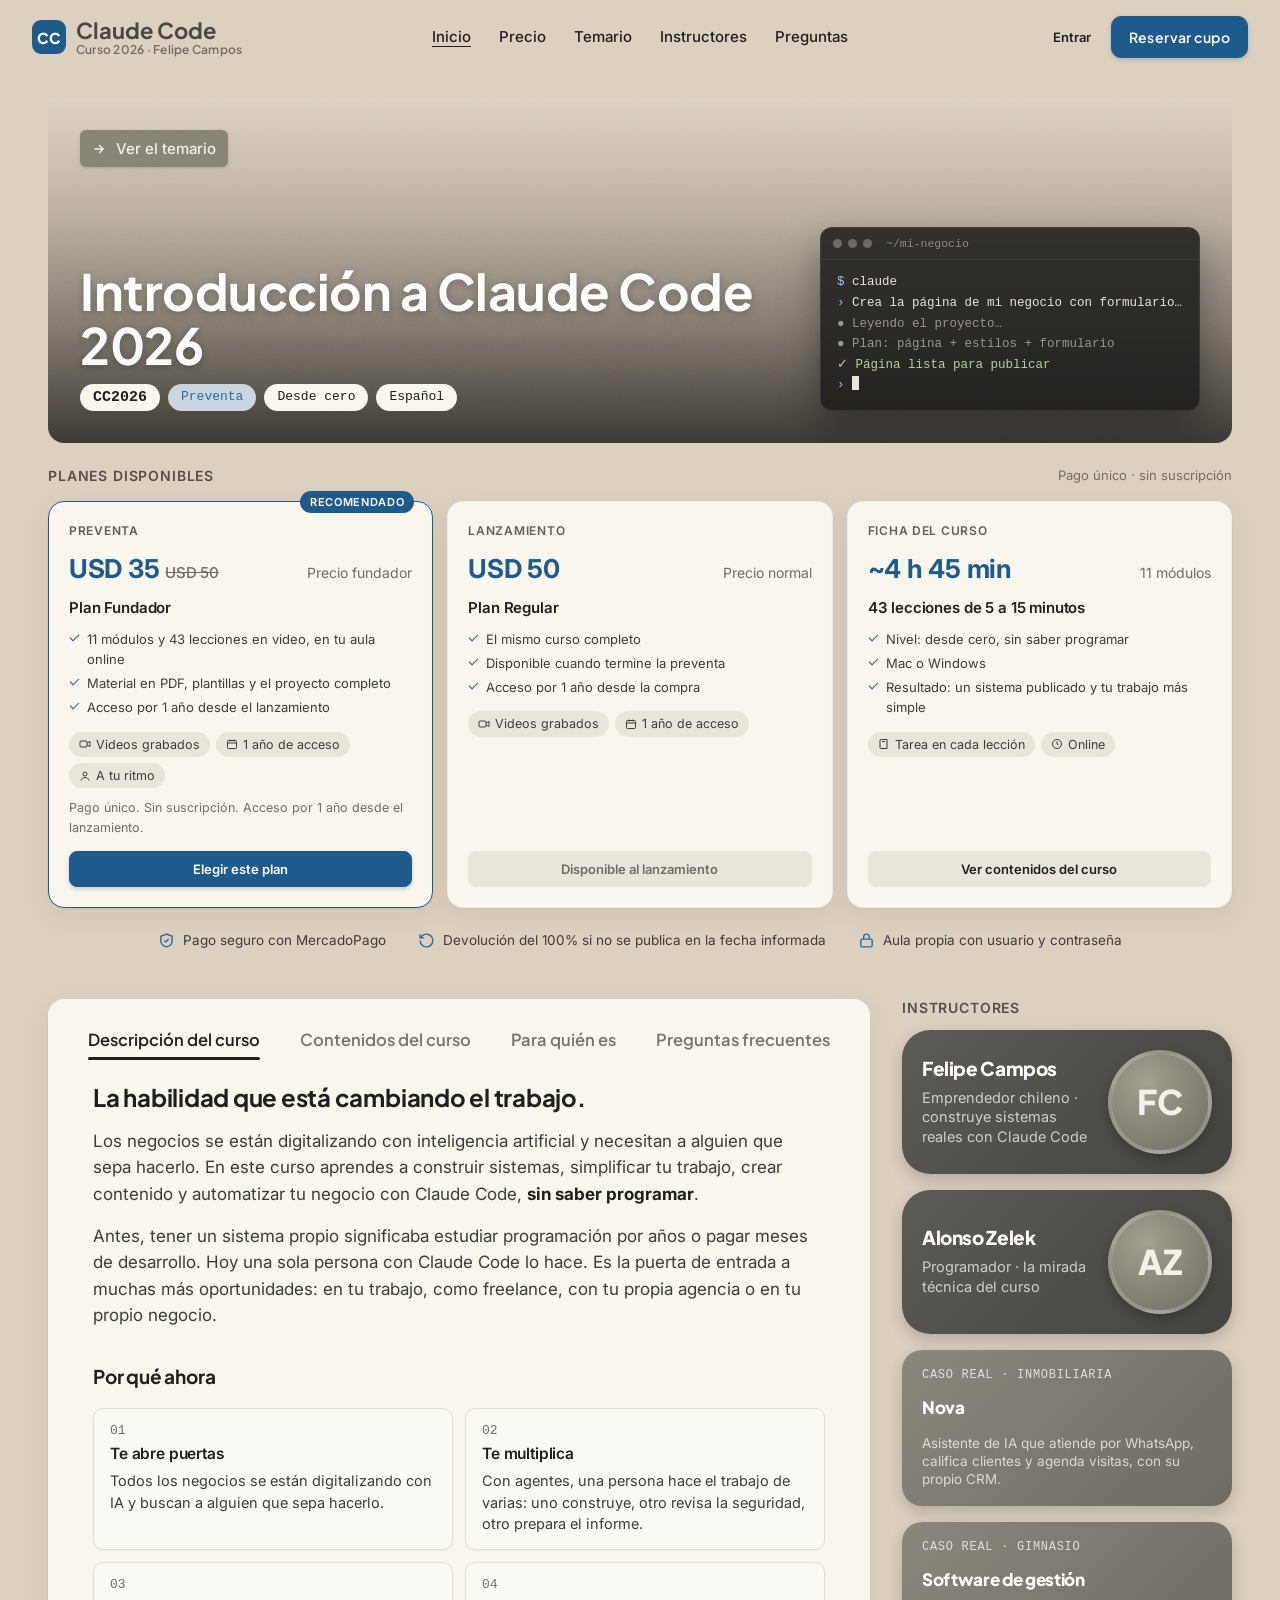
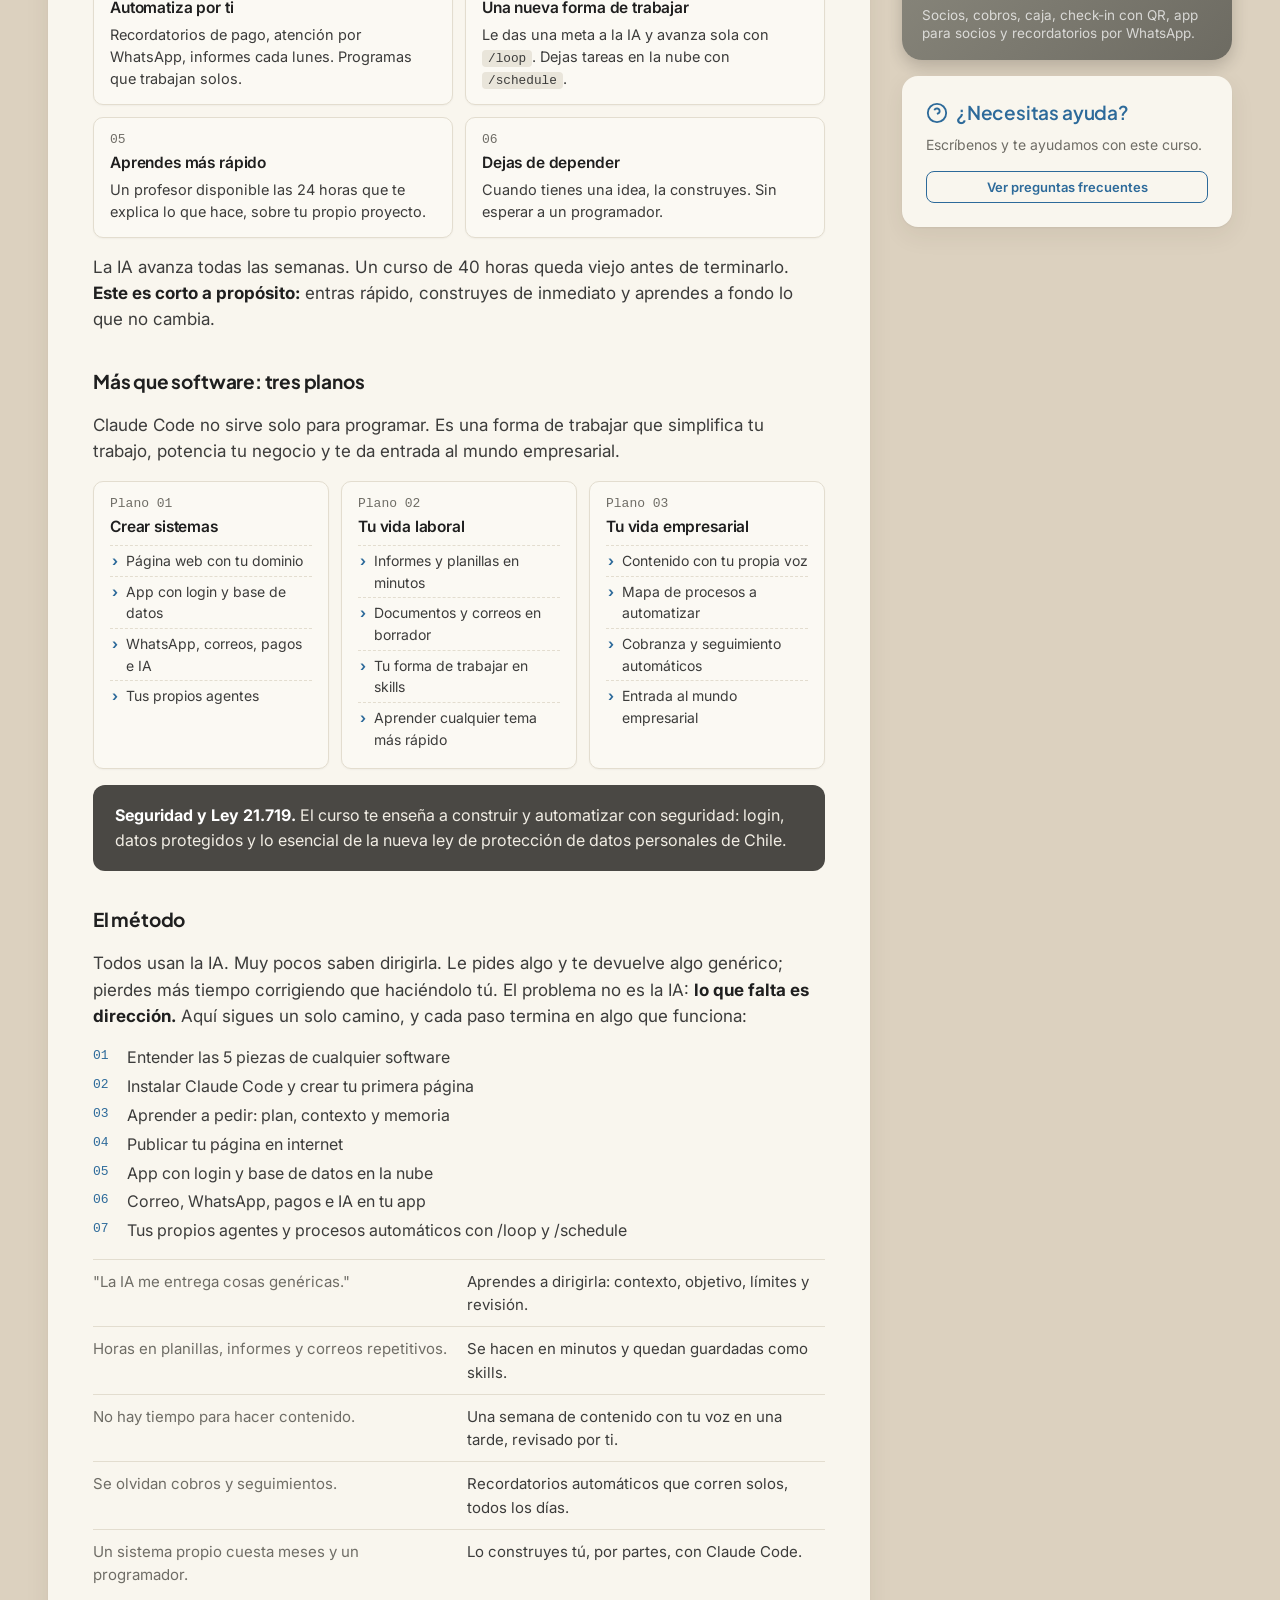
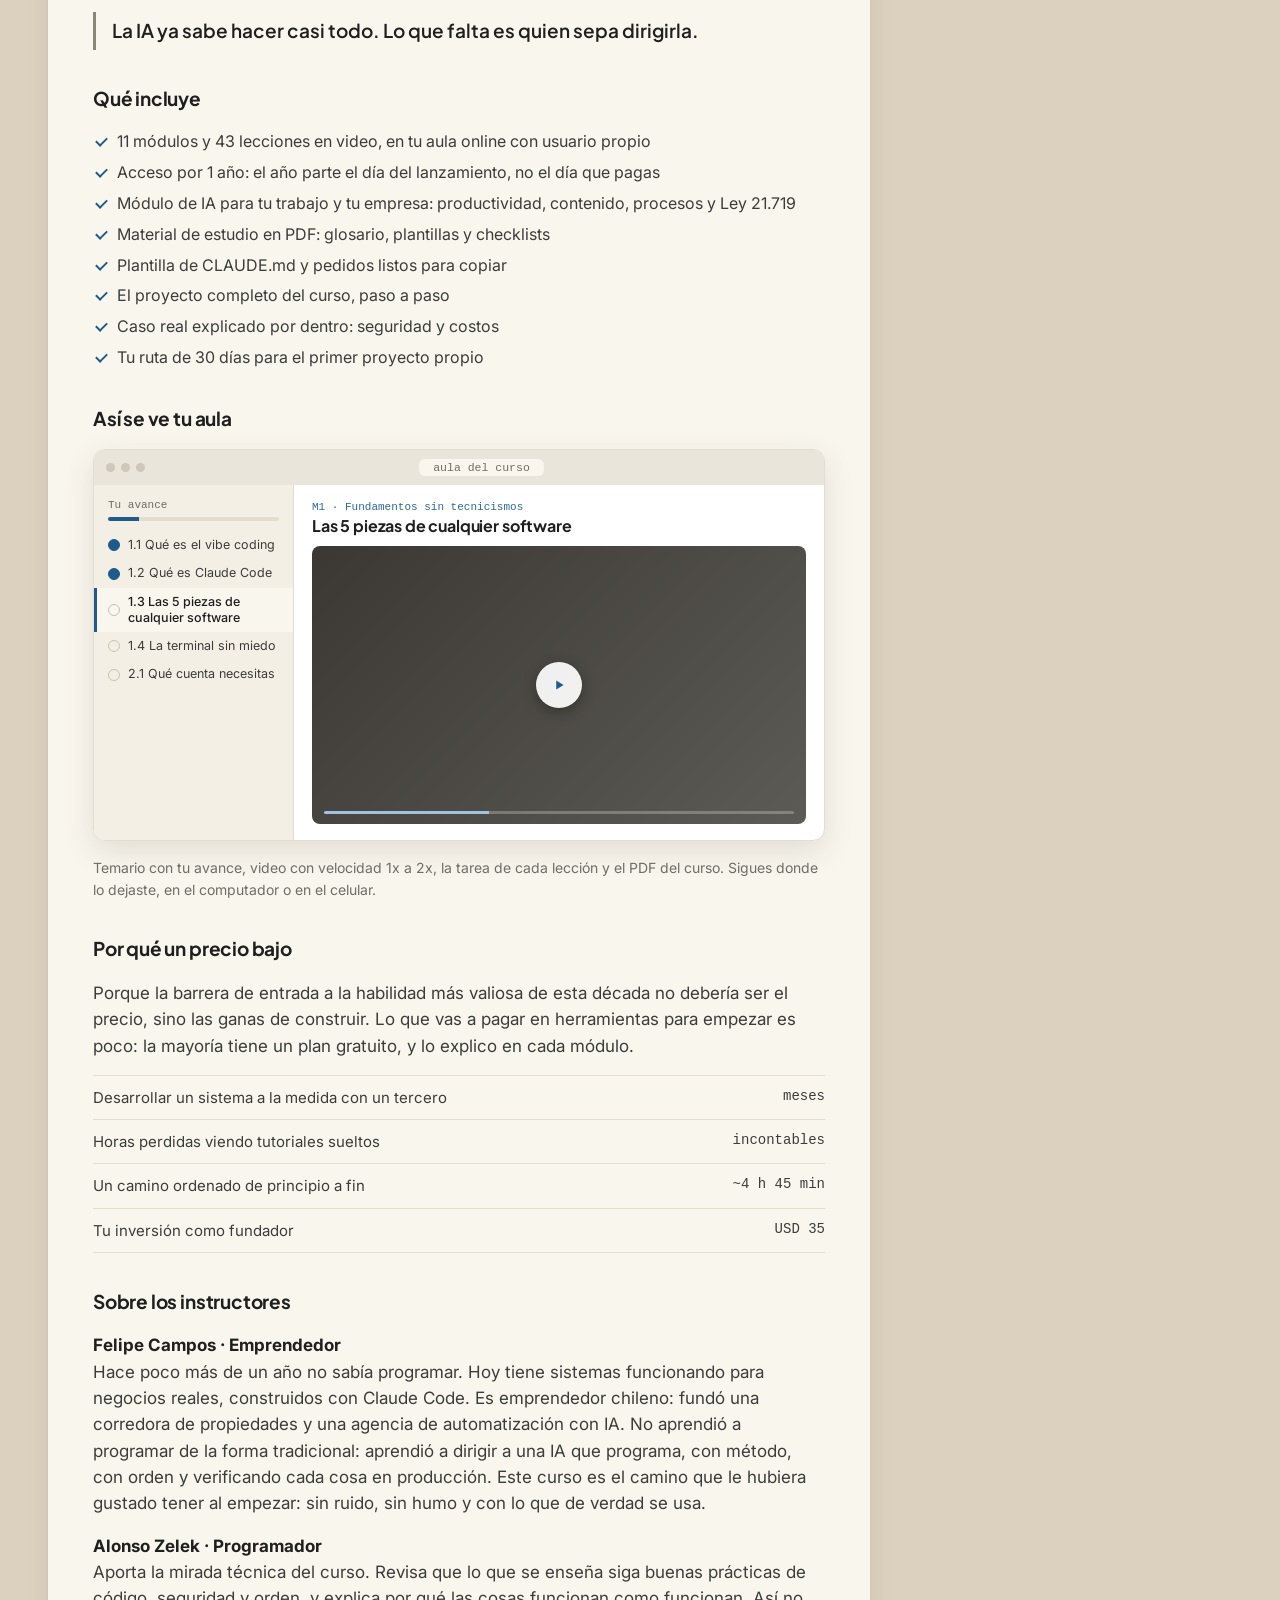
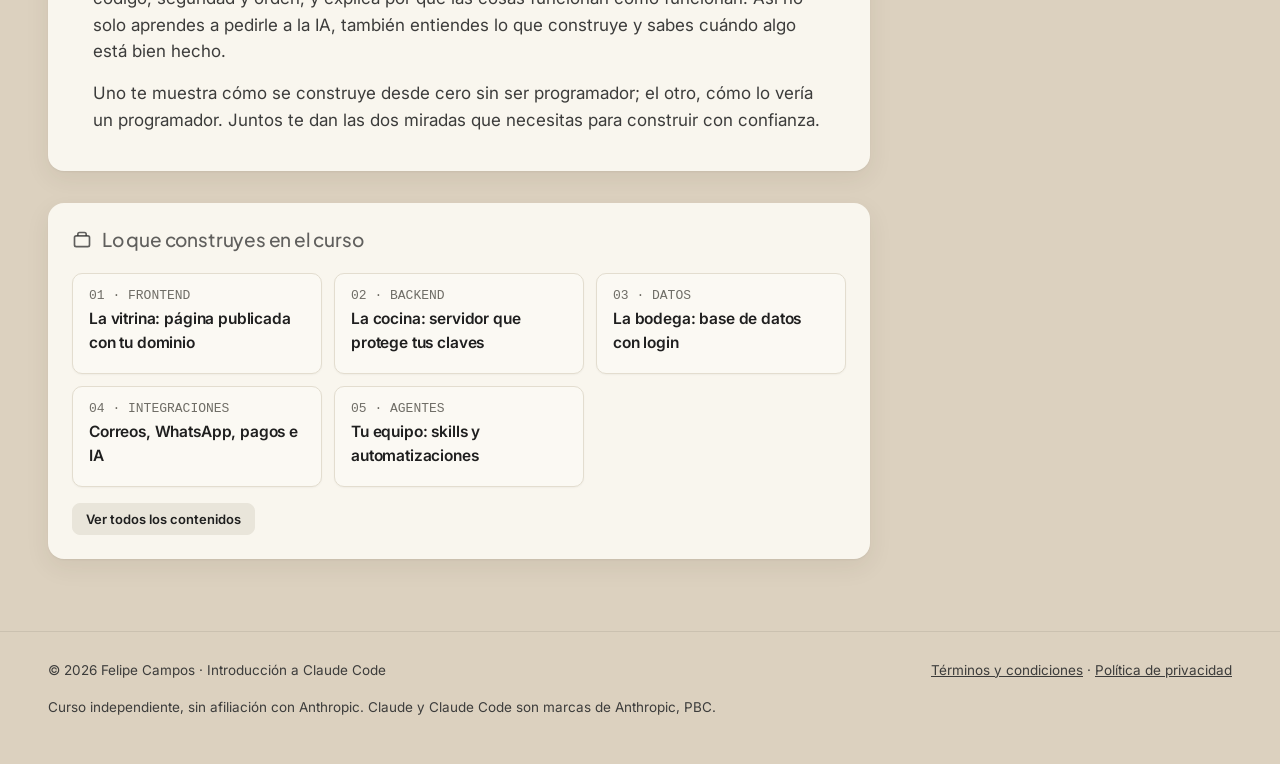
==== commit 61b8de34: "Sobre los instructores: Felipe Campos y Alonso Zelek Co-Authored-By: Claude Opus 5.5 <noreply@anthro" ====
--- a/index.html
+++ b/index.html
@@ -517,9 +517,10 @@
             <div><span>Tu inversión como fundador</span><span>USD 35</span></div>
           </div>
 
-          <h3 id="sobre-instructor">Sobre el instructor</h3>
-          <p>Hace poco más de un año yo no sabía programar. Hoy tengo sistemas funcionando para negocios reales, construidos con Claude Code.</p>
-          <p>Soy emprendedor chileno. Fundé una corredora de propiedades y una agencia de automatización con IA. No aprendí a programar de la forma tradicional: aprendí a dirigir a una IA que programa, con método, con orden y verificando cada cosa en producción. Este curso es el camino que me hubiera gustado tener al empezar: sin ruido, sin humo y con lo que de verdad se usa.</p>
+          <h3 id="sobre-instructor">Sobre los instructores</h3>
+          <p><strong>Felipe Campos · Emprendedor</strong><br>Hace poco más de un año no sabía programar. Hoy tiene sistemas funcionando para negocios reales, construidos con Claude Code. Es emprendedor chileno: fundó una corredora de propiedades y una agencia de automatización con IA. No aprendió a programar de la forma tradicional: aprendió a dirigir a una IA que programa, con método, con orden y verificando cada cosa en producción. Este curso es el camino que le hubiera gustado tener al empezar: sin ruido, sin humo y con lo que de verdad se usa.</p>
+          <p><strong>Alonso Zelek · Programador</strong><br>Aporta la mirada técnica del curso. Revisa que lo que se enseña siga buenas prácticas de código, seguridad y orden, y explica por qué las cosas funcionan como funcionan. Así no solo aprendes a pedirle a la IA, también entiendes lo que construye y sabes cuándo algo está bien hecho.</p>
+          <p>Uno te muestra cómo se construye desde cero sin ser programador; el otro, cómo lo vería un programador. Juntos te dan las dos miradas que necesitas para construir con confianza.</p>
         </div>
 
         <!-- CONTENIDOS -->
@@ -589,10 +590,10 @@
         <div><h4>Felipe Campos</h4><p>Emprendedor chileno · construye sistemas reales con Claude Code</p></div>
         <div class="avatar" aria-hidden="true">FC</div>
       </a>
-      <div class="persona">
-        <div><h4>Alonso Zelek</h4><p>Programador</p></div>
+      <a class="persona" href="#sobre-instructor">
+        <div><h4>Alonso Zelek</h4><p>Programador · la mirada técnica del curso</p></div>
         <div class="avatar" aria-hidden="true">AZ</div>
-      </div>
+      </a>
       <div class="persona caso">
         <div class="k">Caso real · Inmobiliaria</div>
         <h4>Nova</h4>
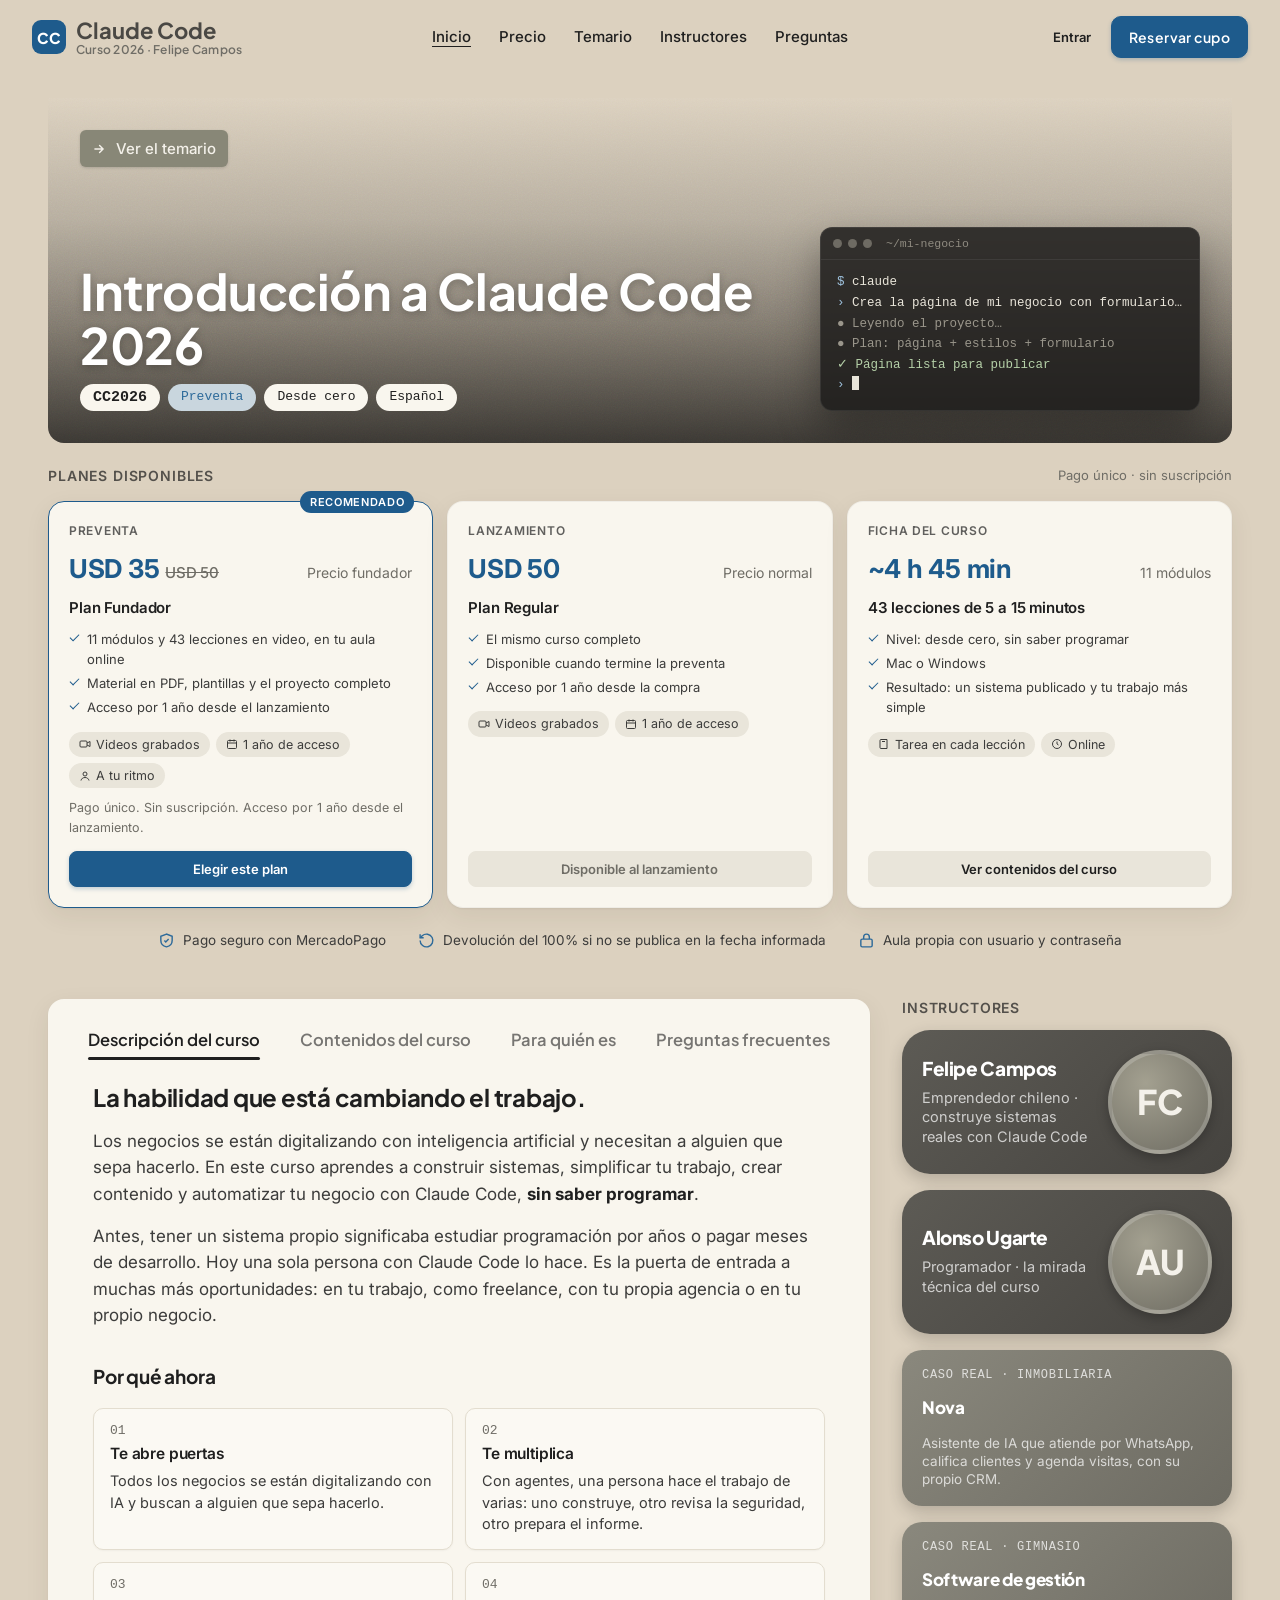
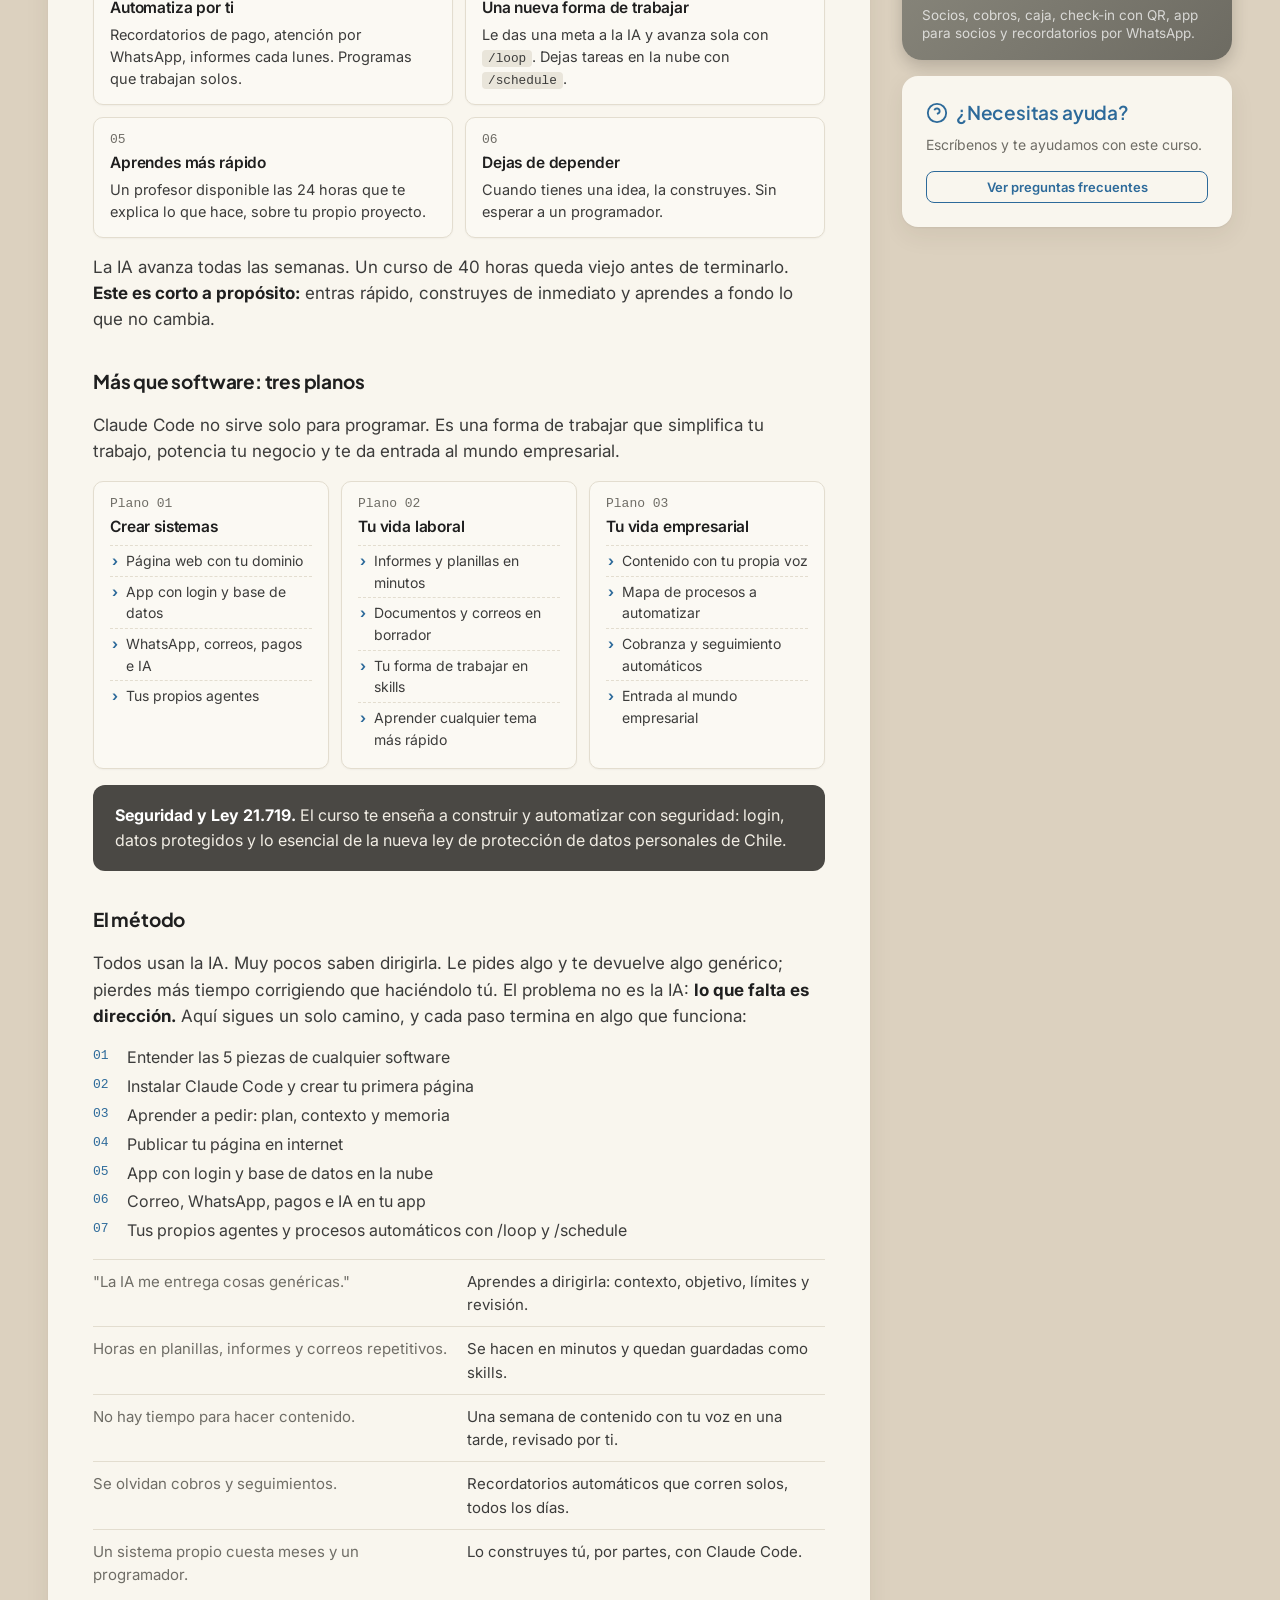
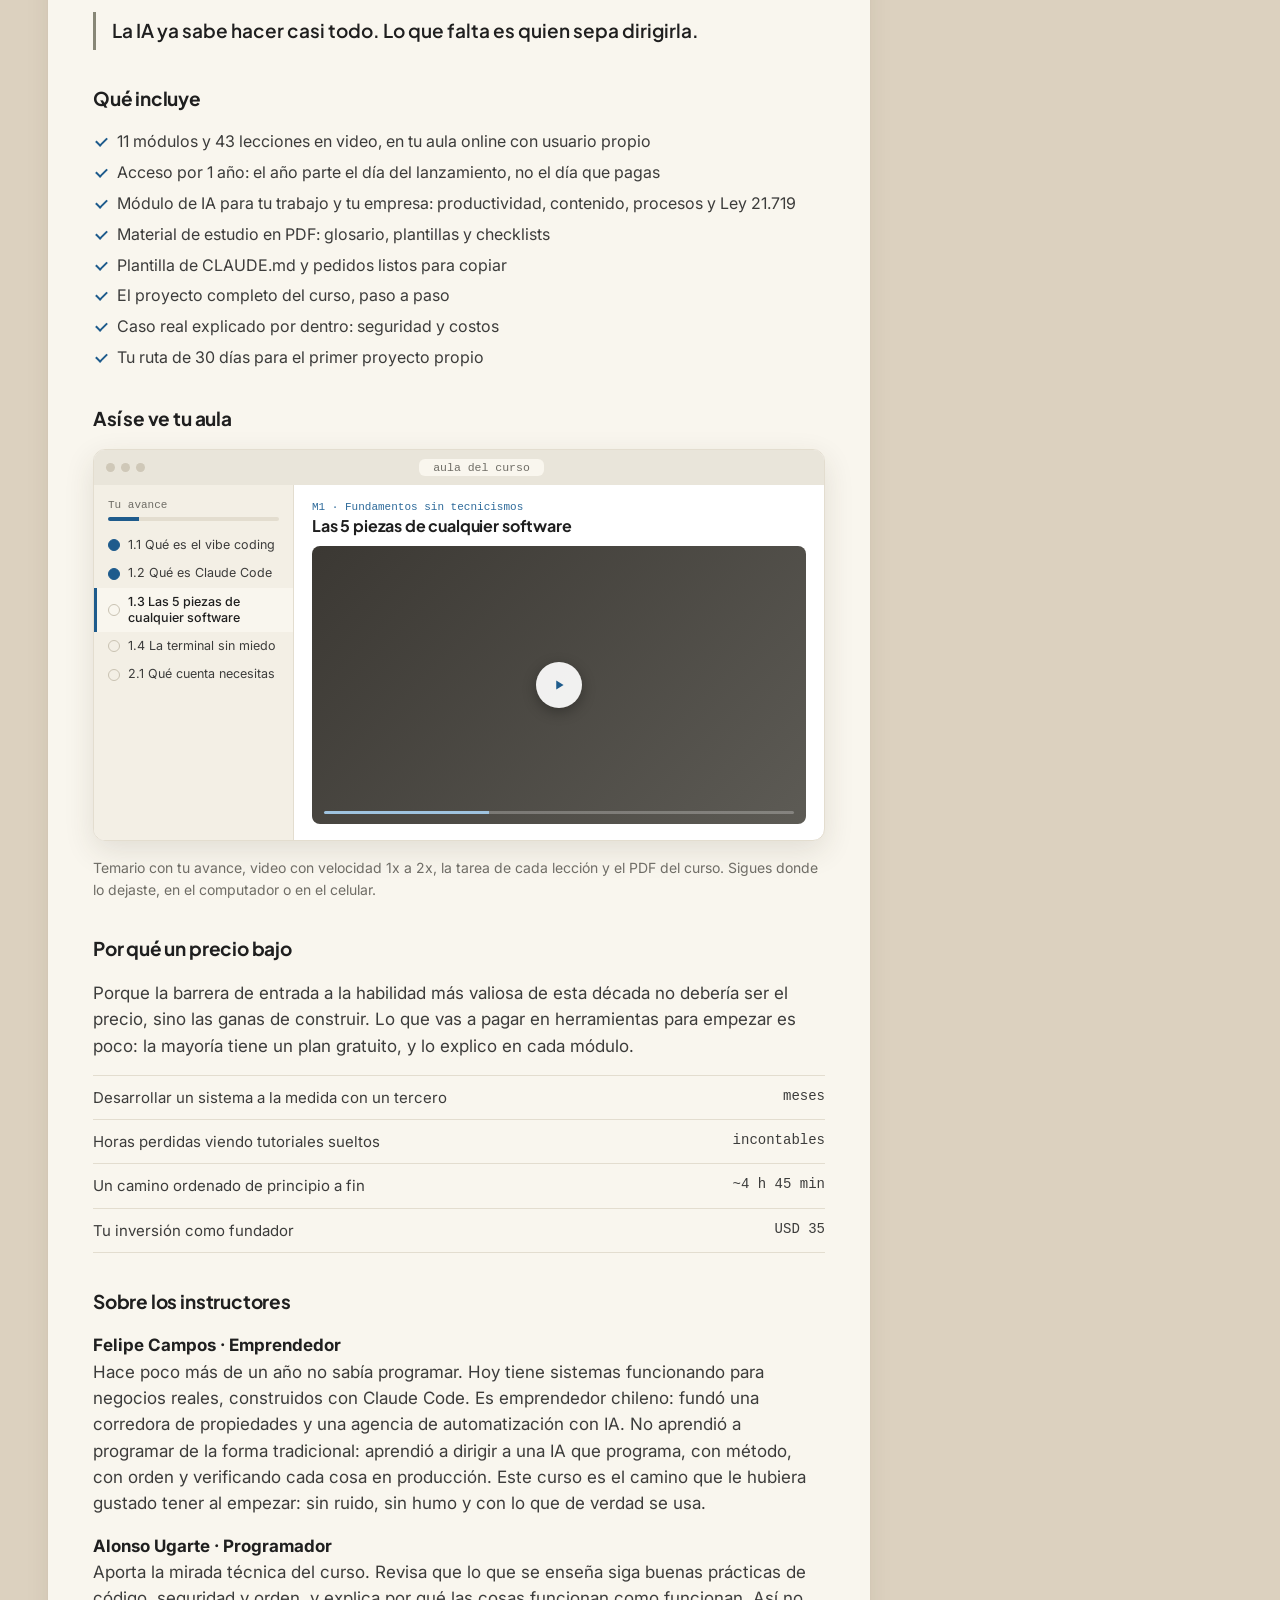
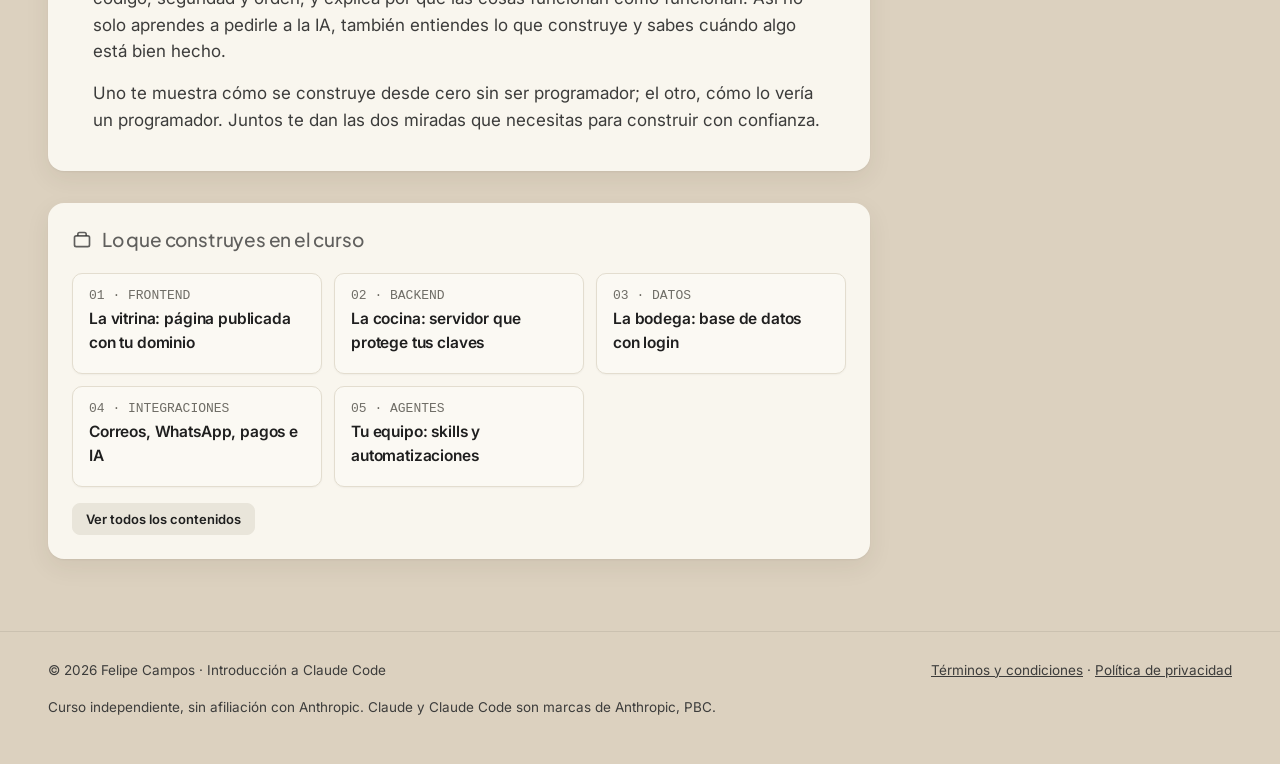
==== commit f2b4a193: "Instructor Alonso Ugarte Co-Authored-By: Claude Opus 5.5 <noreply@anthropic.com>" ====
--- a/index.html
+++ b/index.html
@@ -519,7 +519,7 @@
 
           <h3 id="sobre-instructor">Sobre los instructores</h3>
           <p><strong>Felipe Campos · Emprendedor</strong><br>Hace poco más de un año no sabía programar. Hoy tiene sistemas funcionando para negocios reales, construidos con Claude Code. Es emprendedor chileno: fundó una corredora de propiedades y una agencia de automatización con IA. No aprendió a programar de la forma tradicional: aprendió a dirigir a una IA que programa, con método, con orden y verificando cada cosa en producción. Este curso es el camino que le hubiera gustado tener al empezar: sin ruido, sin humo y con lo que de verdad se usa.</p>
-          <p><strong>Alonso Zelek · Programador</strong><br>Aporta la mirada técnica del curso. Revisa que lo que se enseña siga buenas prácticas de código, seguridad y orden, y explica por qué las cosas funcionan como funcionan. Así no solo aprendes a pedirle a la IA, también entiendes lo que construye y sabes cuándo algo está bien hecho.</p>
+          <p><strong>Alonso Ugarte · Programador</strong><br>Aporta la mirada técnica del curso. Revisa que lo que se enseña siga buenas prácticas de código, seguridad y orden, y explica por qué las cosas funcionan como funcionan. Así no solo aprendes a pedirle a la IA, también entiendes lo que construye y sabes cuándo algo está bien hecho.</p>
           <p>Uno te muestra cómo se construye desde cero sin ser programador; el otro, cómo lo vería un programador. Juntos te dan las dos miradas que necesitas para construir con confianza.</p>
         </div>
 
@@ -591,8 +591,8 @@
         <div class="avatar" aria-hidden="true">FC</div>
       </a>
       <a class="persona" href="#sobre-instructor">
-        <div><h4>Alonso Zelek</h4><p>Programador · la mirada técnica del curso</p></div>
-        <div class="avatar" aria-hidden="true">AZ</div>
+        <div><h4>Alonso Ugarte</h4><p>Programador · la mirada técnica del curso</p></div>
+        <div class="avatar" aria-hidden="true">AU</div>
       </a>
       <div class="persona caso">
         <div class="k">Caso real · Inmobiliaria</div>
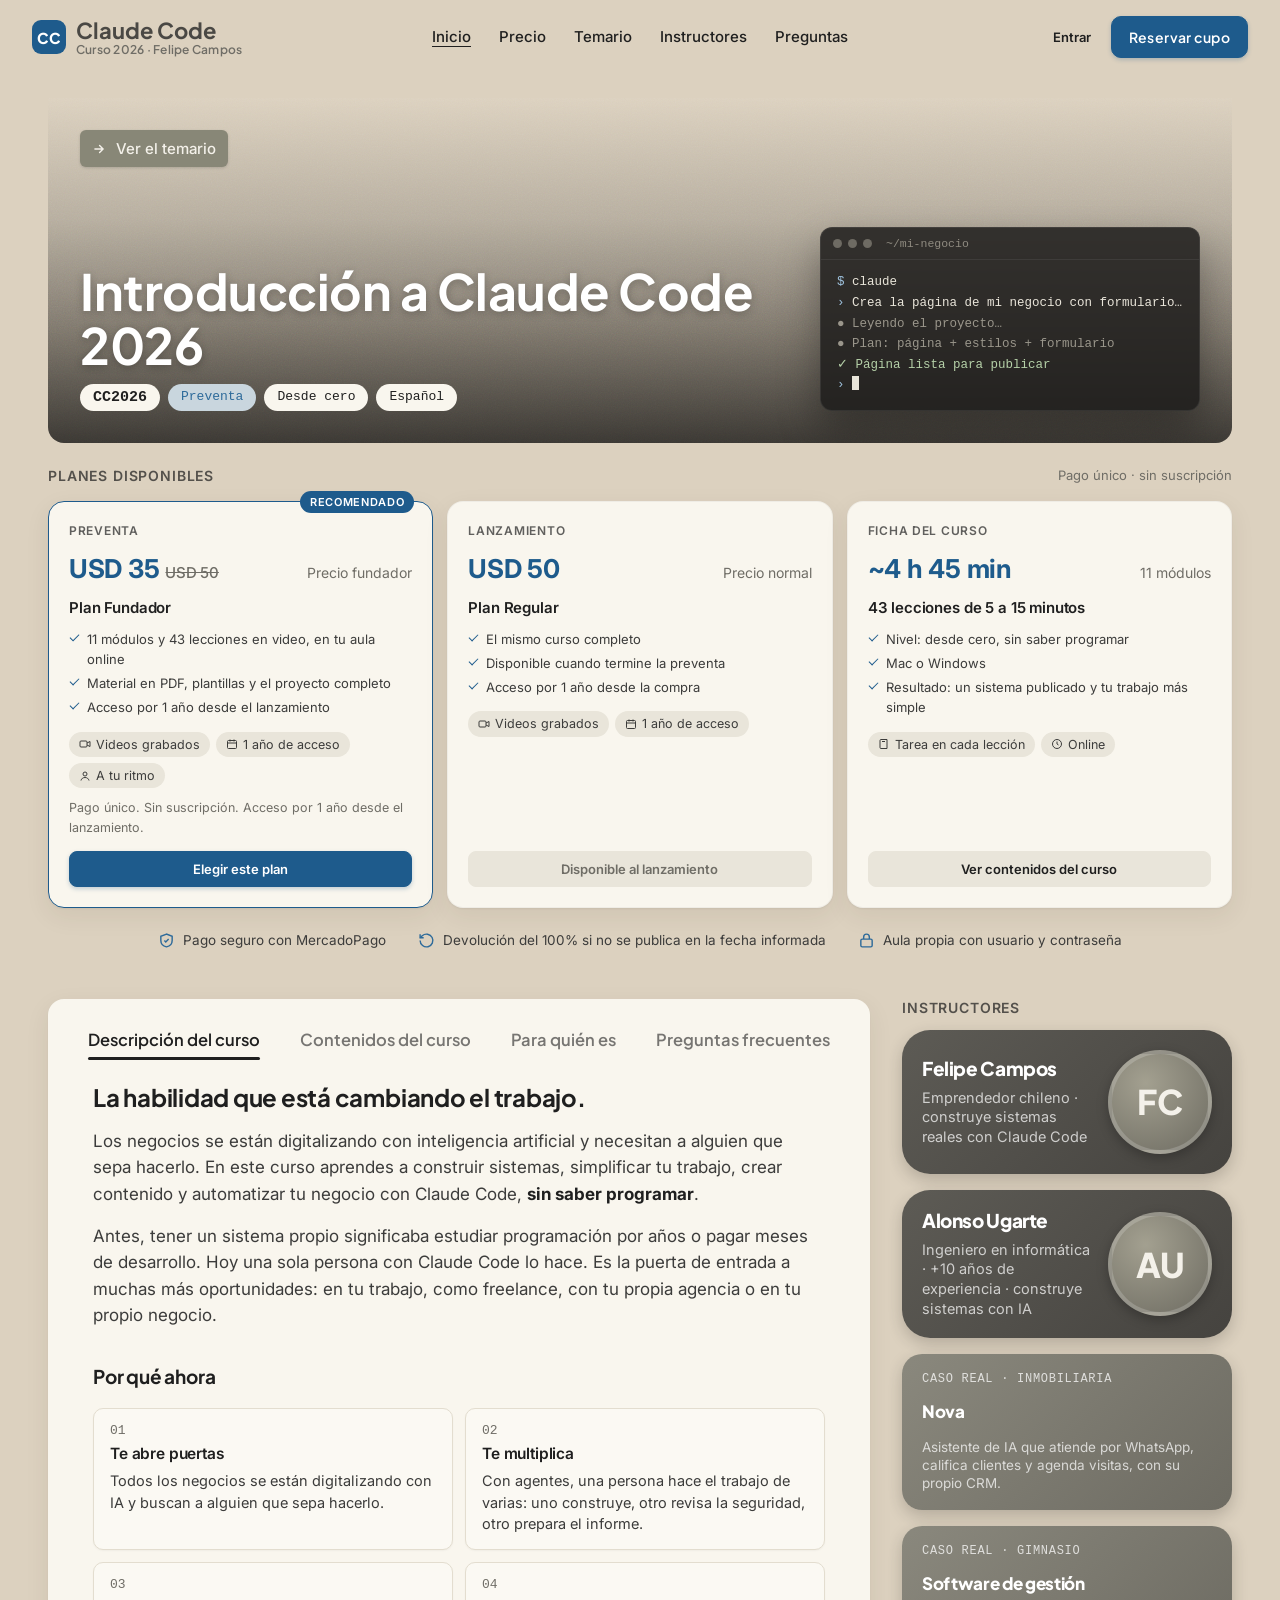
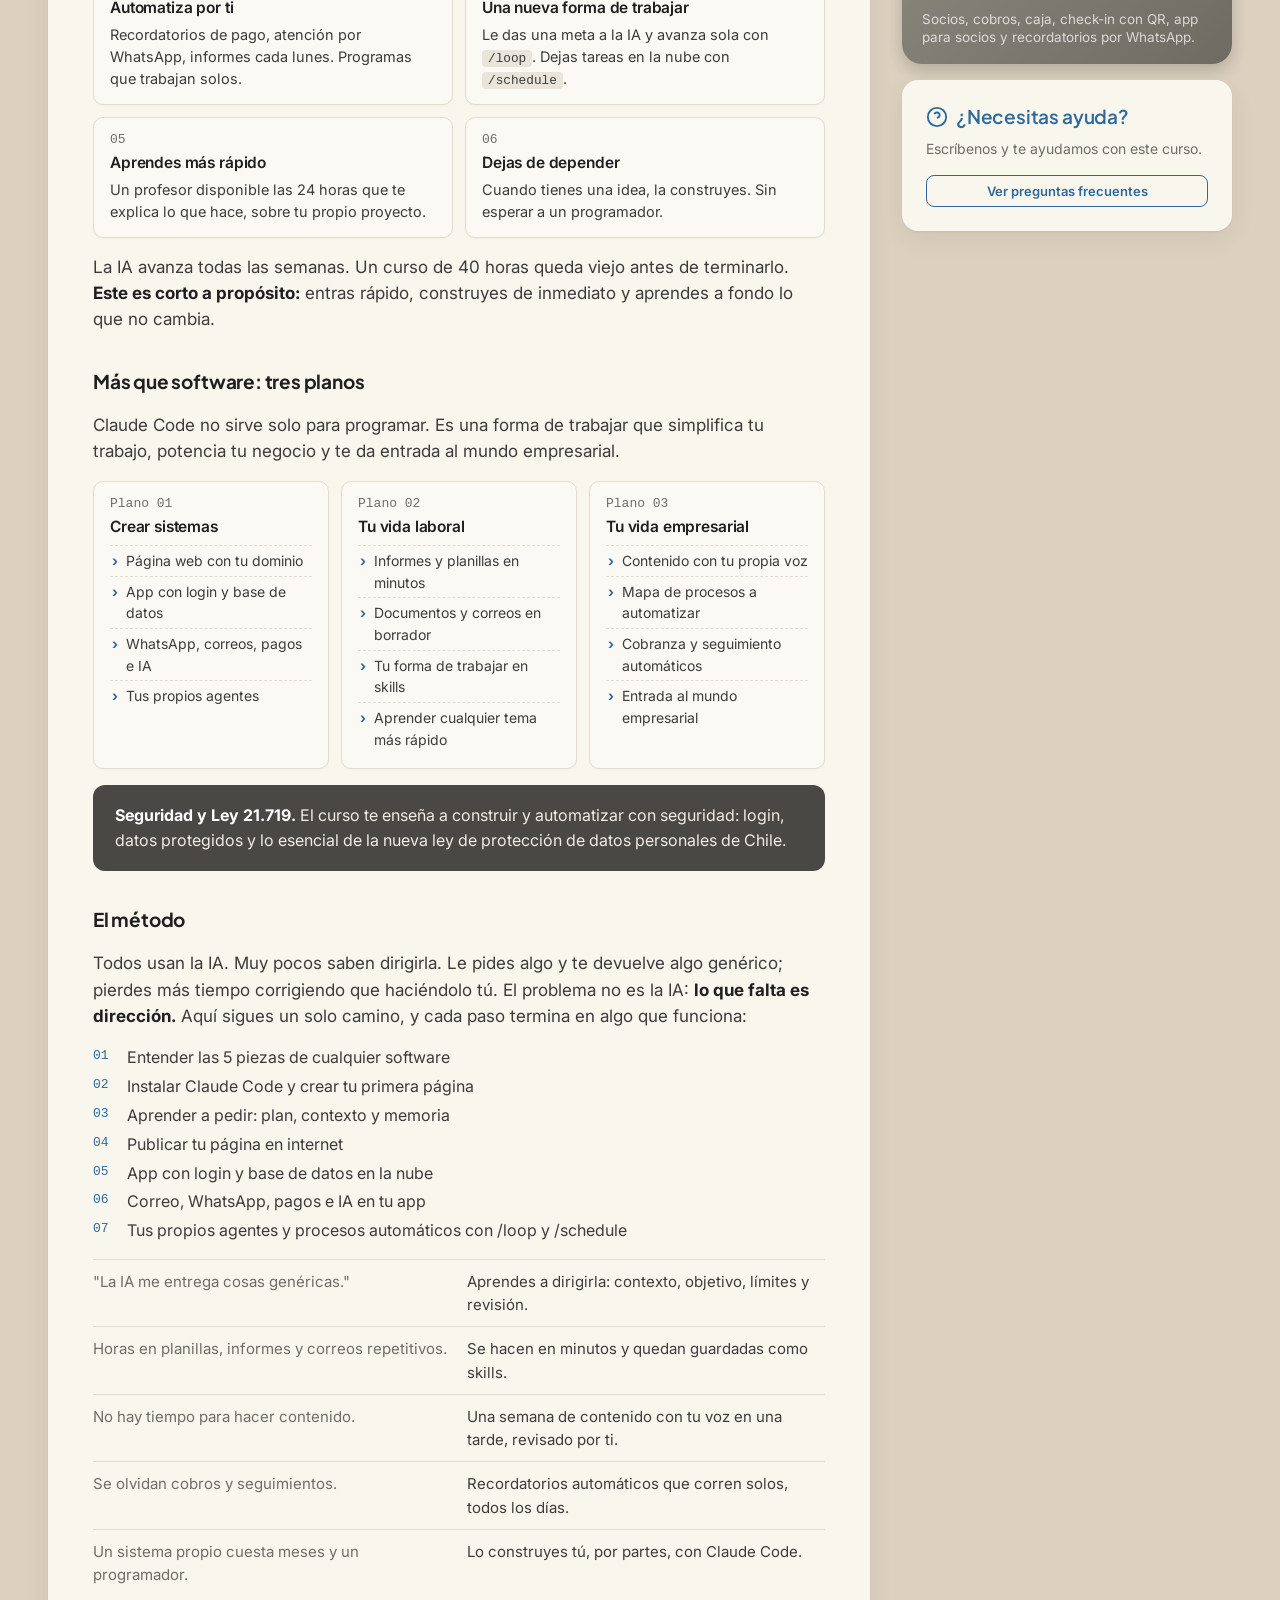
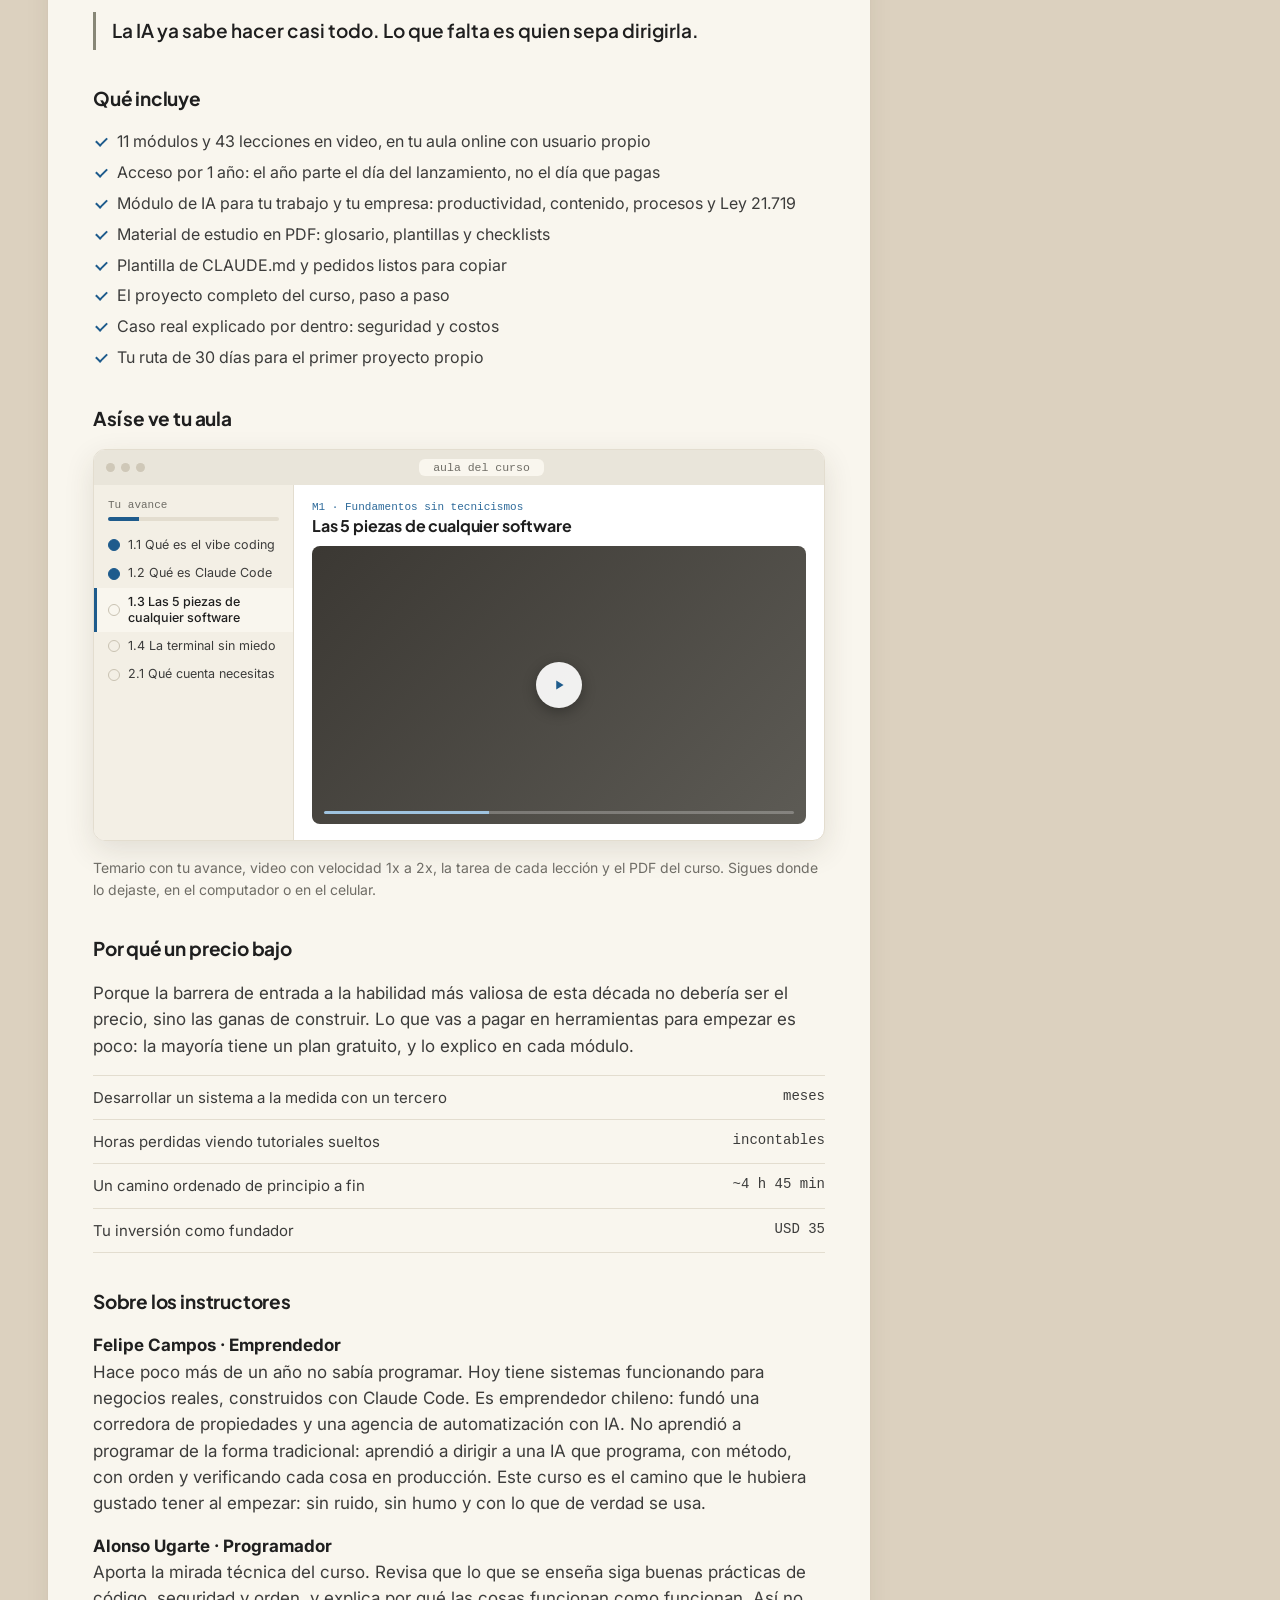
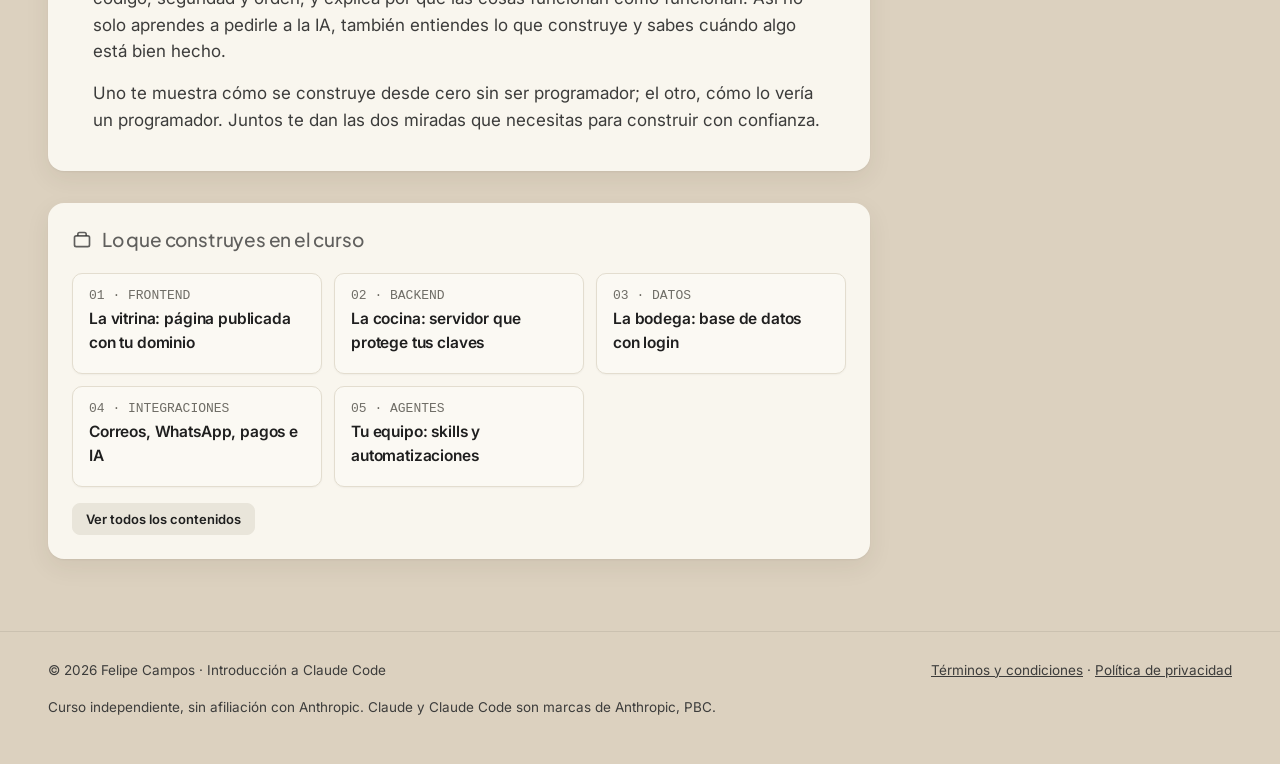
==== commit 12c14a6f: "Tarjeta de Alonso Ugarte Co-Authored-By: Claude Opus 5.5 <noreply@anthropic.com>" ====
--- a/index.html
+++ b/index.html
@@ -591,7 +591,7 @@
         <div class="avatar" aria-hidden="true">FC</div>
       </a>
       <a class="persona" href="#sobre-instructor">
-        <div><h4>Alonso Ugarte</h4><p>Programador · la mirada técnica del curso</p></div>
+        <div><h4>Alonso Ugarte</h4><p>Ingeniero en informática · +10 años de experiencia · construye sistemas con IA</p></div>
         <div class="avatar" aria-hidden="true">AU</div>
       </a>
       <div class="persona caso">
